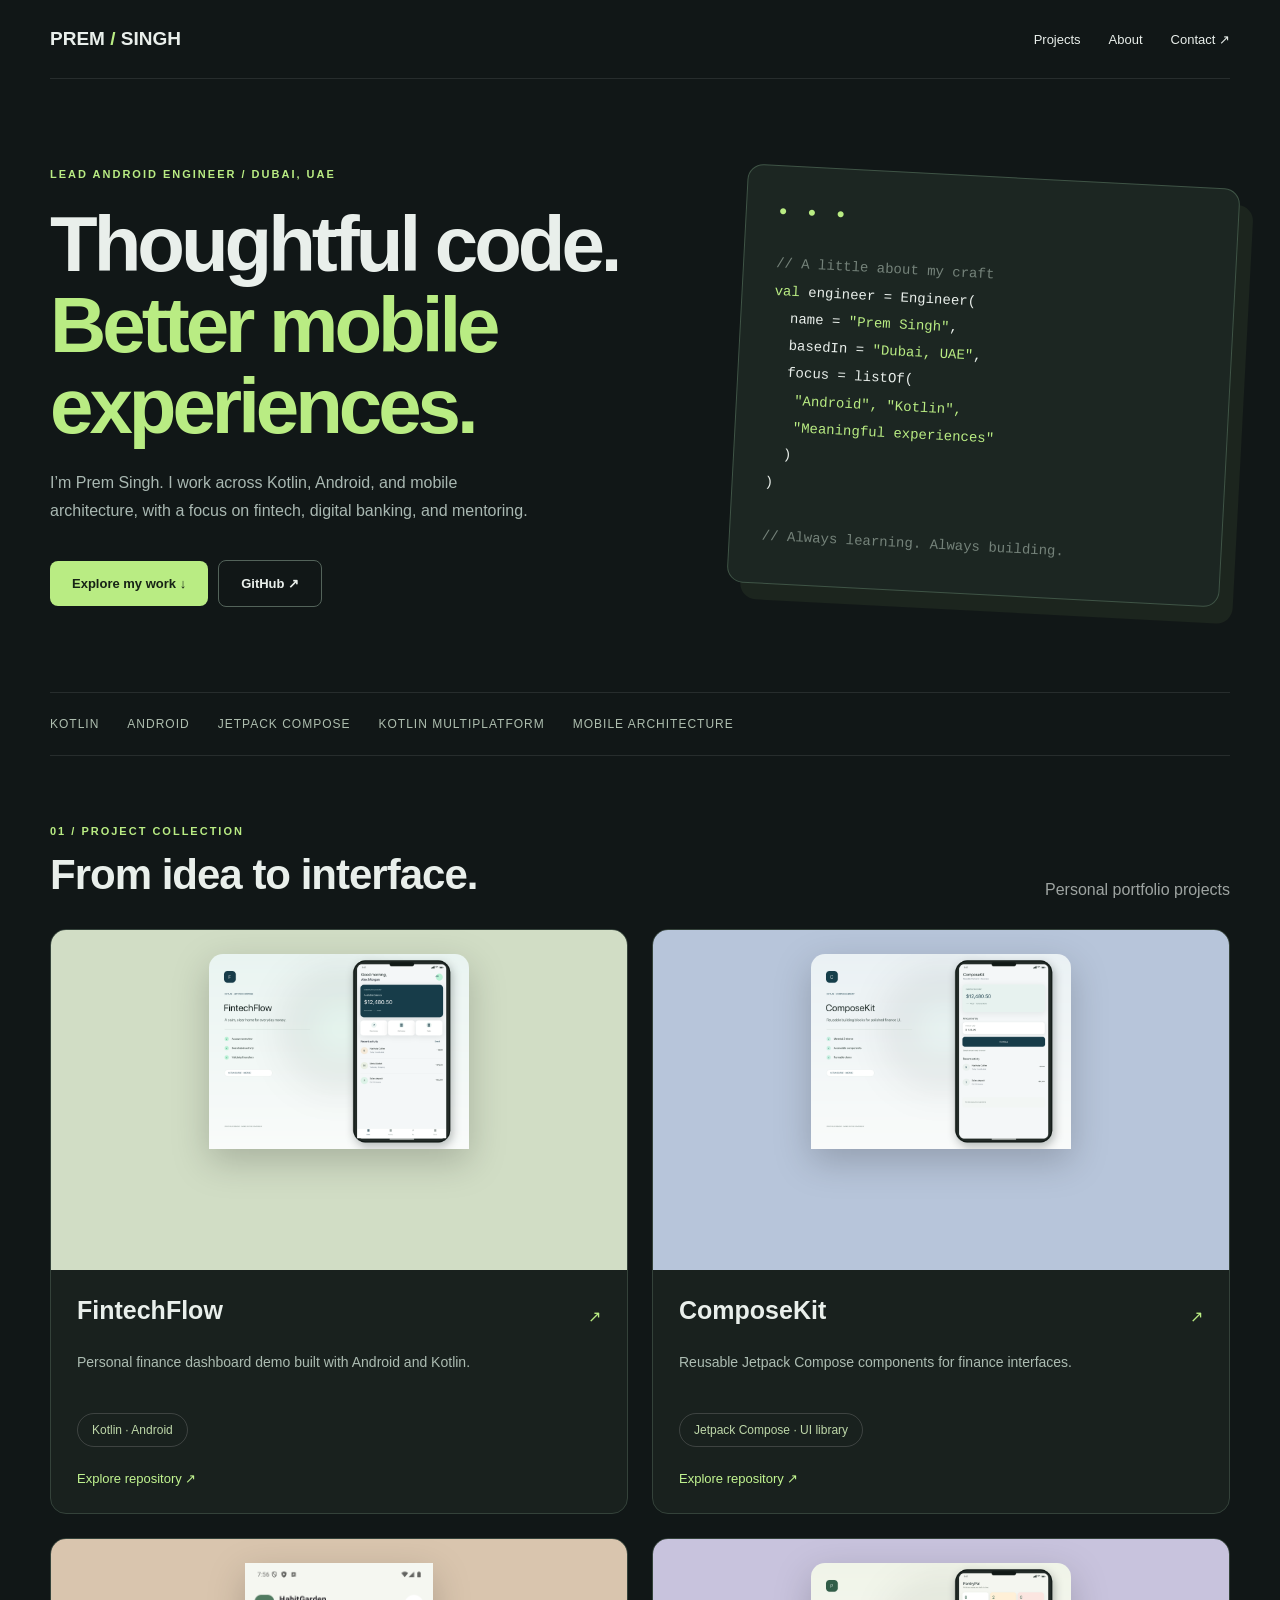
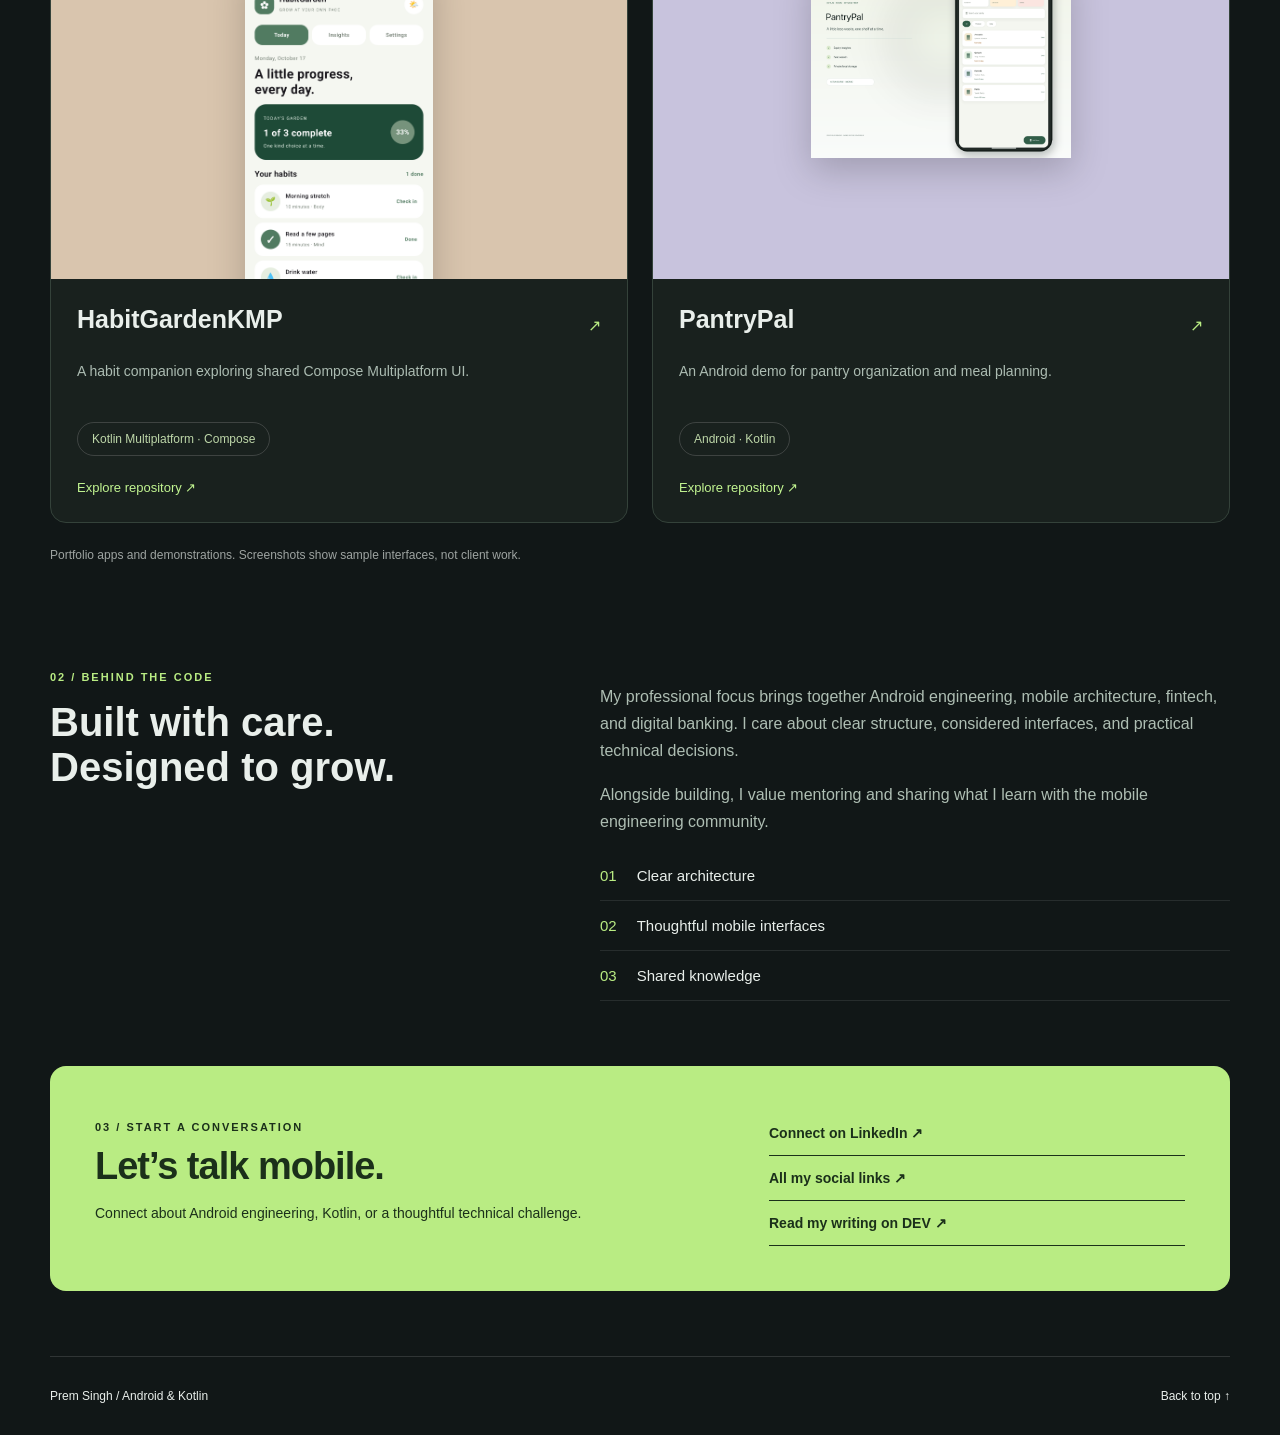
==== portfolio.html @ f89c2c3a "Publish social profile and Android portfolio" ====
<!doctype html><html lang="en"><head><meta charset="utf-8"><meta name="viewport" content="width=device-width, initial-scale=1"><meta name="description" content="Android and Kotlin portfolio of Prem Singh, Lead Android Engineer based in Dubai, UAE."><meta name="theme-color" content="#172e2b"><title>Prem Singh — Android & Kotlin Portfolio</title><style>*{box-sizing:border-box}html{scroll-behavior:smooth}body{margin:0;font-family:Arial,Helvetica,sans-serif}a{color:inherit;text-decoration:none}button{font:inherit}a:focus-visible,button:focus-visible{outline:3px solid #dd7848;outline-offset:6px}nav{display:flex;align-items:center;justify-content:space-between;padding:28px 0}nav .menu{display:flex;gap:28px;font-size:13px}main,nav,footer{max-width:1180px;margin:auto}p{line-height:1.7}footer{padding:32px 0;font-size:12px;display:flex;justify-content:space-between;border-top:1px solid #8884}.eyebrow{text-transform:uppercase;letter-spacing:2px;font-size:11px;font-weight:700}.pill{display:inline-block;border:1px solid #8885;padding:9px 14px;border-radius:99px;font-size:12px}.button{display:inline-block;padding:15px 22px;border-radius:8px;font-weight:700;font-size:13px}.muted{opacity:.65}@media(max-width:800px){main,nav,footer{margin:0 22px}nav .menu{gap:15px}h1{font-size:58px!important}.hero,.about,.contact{grid-template-columns:1fr!important;gap:32px!important}.cards{grid-template-columns:1fr!important}.hero{padding:50px 0!important}.orb{width:250px!important;height:250px!important}.hero-art{min-height:310px!important}.gridlinks{grid-template-columns:1fr!important}.project img{height:340px!important}footer{gap:20px}}@media(prefers-reduced-motion:reduce){html{scroll-behavior:auto}*{animation:none!important;transition:none!important}}body{background:#111717;color:#e9efeb}nav{border-bottom:1px solid #ffffff18}.logo{font-size:19px;font-weight:800}.logo span{color:#b9ec83}.hero{display:grid;grid-template-columns:1.3fr 1fr;align-items:center;gap:45px;padding:85px 0}.hero h1{font-size:78px;letter-spacing:-4px;line-height:1.04;margin:22px 0}.accent{color:#b9ec83}.hero p{color:#a9b8b2;max-width:480px;font-size:16px}.button{background:#b9ec83;color:#172316;margin:20px 10px 0 0}.outline{border:1px solid #53635a;background:transparent;color:#e9efeb}.code{padding:32px;border:1px solid #3f5446;border-radius:16px;background:#1c2622;transform:rotate(3deg);box-shadow:14px 16px 0 #b9ec8310;font-family:monospace;font-size:14px;line-height:1.95}.dots{color:#b9ec83;letter-spacing:6px;margin-bottom:25px}.code .muted{color:#a4b4a9}.skillbar{display:flex;gap:28px;flex-wrap:wrap;border-top:1px solid #ffffff18;border-bottom:1px solid #ffffff18;padding:24px 0;color:#aebeaf;font-size:12px;letter-spacing:1px}.work{padding:65px 0}.sectionhead{display:flex;justify-content:space-between;align-items:end;margin-bottom:30px}.sectionhead h2{font-size:42px;letter-spacing:-1px;margin:12px 0 0}.cards{display:grid;grid-template-columns:1fr 1fr;gap:24px}.project{border:1px solid #34423a;border-radius:16px;overflow:hidden;background:#19211e}.visual{height:340px;overflow:hidden;background:#d1ddc5;display:flex;justify-content:center;padding:24px 20px 0}.project:nth-child(2) .visual{background:#b7c5da}.project:nth-child(3) .visual{background:#d9c5ae}.project:nth-child(4) .visual{background:#c8c3dd}.project img{height:420px;max-width:100%;object-fit:contain;object-position:top;filter:drop-shadow(0 12px 18px #0003);border-radius:14px}.project-info{padding:26px}.project h3{font-size:25px;margin:0 0 12px}.project p{font-size:14px;color:#acbcb2;min-height:48px}.project .pill{color:#bed7a9}.project-top{display:flex;justify-content:space-between;align-items:center}.repo{display:inline-block;margin-top:24px;font-size:13px;color:#c2f591}.about{padding:25px 0 65px;display:grid;grid-template-columns:1fr 1.4fr;gap:100px}.about h2{font-size:40px;margin-top:15px}.about p{color:#aebeb3}.principle{padding:16px 0;border-bottom:1px solid #ffffff18;font-size:15px}.principle span{color:#b9ec83;margin-right:20px}.contact{padding:45px;background:#b9ec83;color:#1b301a;border-radius:16px;margin-bottom:65px;display:grid;grid-template-columns:1.5fr 1fr;align-items:center;gap:50px}.contact h2{font-size:38px;letter-spacing:-1px;margin:10px 0}.contact p{font-size:14px}.contact a{border-bottom:1px solid #1b301a;padding:14px 0;display:block;font-weight:700;font-size:14px}</style><link rel="canonical" href="https://premsinghsodha7.github.io/portfolio.html"><meta property="og:url" content="https://premsinghsodha7.github.io/portfolio.html"><meta property="og:type" content="website"></head><body><nav><a class="logo" href="#">PREM<span> / </span>SINGH</a><div class="menu"><a href="#work">Projects</a><a href="#about">About</a><a href="#contact">Contact ↗</a></div></nav><main><section class="hero"><div><span class="eyebrow accent">Lead Android Engineer / Dubai, UAE</span><h1>Thoughtful code.<br><span class="accent">Better mobile<br>experiences.</span></h1><p>I’m Prem Singh. I work across Kotlin, Android, and mobile architecture, with a focus on fintech, digital banking, and mentoring.</p><a class="button" href="#work">Explore my work ↓</a><a class="button outline" href="https://github.com/premsinghsodha7">GitHub ↗</a></div><div class="code" aria-label="Illustrative Kotlin code"><div class="dots">● ● ●</div><span class="muted">// A little about my craft</span><br><span class="accent">val</span> engineer = Engineer(<br>&nbsp; name = <span class="accent">"Prem Singh"</span>,<br>&nbsp; basedIn = <span class="accent">"Dubai, UAE"</span>,<br>&nbsp; focus = listOf(<br>&nbsp;&nbsp; <span class="accent">"Android", "Kotlin",</span><br>&nbsp;&nbsp; <span class="accent">"Meaningful experiences"</span><br>&nbsp; )<br>)<br><br><span class="muted">// Always learning. Always building.</span></div></section><div class="skillbar"><span>KOTLIN</span><span>ANDROID</span><span>JETPACK COMPOSE</span><span>KOTLIN MULTIPLATFORM</span><span>MOBILE ARCHITECTURE</span></div><section class="work" id="work"><div class="sectionhead"><div><span class="eyebrow accent">01 / Project collection</span><h2>From idea to interface.</h2></div><span class="muted">Personal portfolio projects</span></div><div class="cards"><article class="project"><div class="visual"><img src="FintechFlow.png" alt="FintechFlow app interface" loading="lazy" width="260" height="560"></div><div class="project-info"><div class="project-top"><h3>FintechFlow</h3><span class="accent">↗</span></div><p>Personal finance dashboard demo built with Android and Kotlin.</p><span class="pill">Kotlin · Android</span><br><a class="repo" href="https://github.com/premsinghsodha7/FintechFlow" target="_blank" rel="noopener noreferrer">Explore repository ↗</a></div></article><article class="project"><div class="visual"><img src="ComposeKit.png" alt="ComposeKit app interface" loading="lazy" width="260" height="560"></div><div class="project-info"><div class="project-top"><h3>ComposeKit</h3><span class="accent">↗</span></div><p>Reusable Jetpack Compose components for finance interfaces.</p><span class="pill">Jetpack Compose · UI library</span><br><a class="repo" href="https://github.com/premsinghsodha7/ComposeKit" target="_blank" rel="noopener noreferrer">Explore repository ↗</a></div></article><article class="project"><div class="visual"><img src="HabitGardenKMP.png" alt="HabitGardenKMP app interface" loading="lazy" width="260" height="560"></div><div class="project-info"><div class="project-top"><h3>HabitGardenKMP</h3><span class="accent">↗</span></div><p>A habit companion exploring shared Compose Multiplatform UI.</p><span class="pill">Kotlin Multiplatform · Compose</span><br><a class="repo" href="https://github.com/premsinghsodha7/HabitGardenKMP" target="_blank" rel="noopener noreferrer">Explore repository ↗</a></div></article><article class="project"><div class="visual"><img src="PantryPal.png" alt="PantryPal app interface" loading="lazy" width="260" height="560"></div><div class="project-info"><div class="project-top"><h3>PantryPal</h3><span class="accent">↗</span></div><p>An Android demo for pantry organization and meal planning.</p><span class="pill">Android · Kotlin</span><br><a class="repo" href="https://github.com/premsinghsodha7/PantryPal" target="_blank" rel="noopener noreferrer">Explore repository ↗</a></div></article></div><p class="muted" style="font-size:12px;margin-top:22px">Portfolio apps and demonstrations. Screenshots show sample interfaces, not client work.</p></section><section class="about" id="about"><div><span class="eyebrow accent">02 / Behind the code</span><h2>Built with care.<br>Designed to grow.</h2></div><div><p>My professional focus brings together Android engineering, mobile architecture, fintech, and digital banking. I care about clear structure, considered interfaces, and practical technical decisions.</p><p>Alongside building, I value mentoring and sharing what I learn with the mobile engineering community.</p><div class="principle"><span>01</span>Clear architecture</div><div class="principle"><span>02</span>Thoughtful mobile interfaces</div><div class="principle"><span>03</span>Shared knowledge</div></div></section><section class="contact" id="contact"><div><span class="eyebrow">03 / Start a conversation</span><h2>Let’s talk mobile.</h2><p>Connect about Android engineering, Kotlin, or a thoughtful technical challenge.</p></div><div><a href="https://www.linkedin.com/in/premsinghsodha7/">Connect on LinkedIn ↗</a><a href="index.html">All my social links ↗</a><a href="https://dev.to/prem_singh_1997">Read my writing on DEV ↗</a></div></section></main><footer><span>Prem Singh / Android & Kotlin</span><a href="#">Back to top ↑</a></footer></body></html>
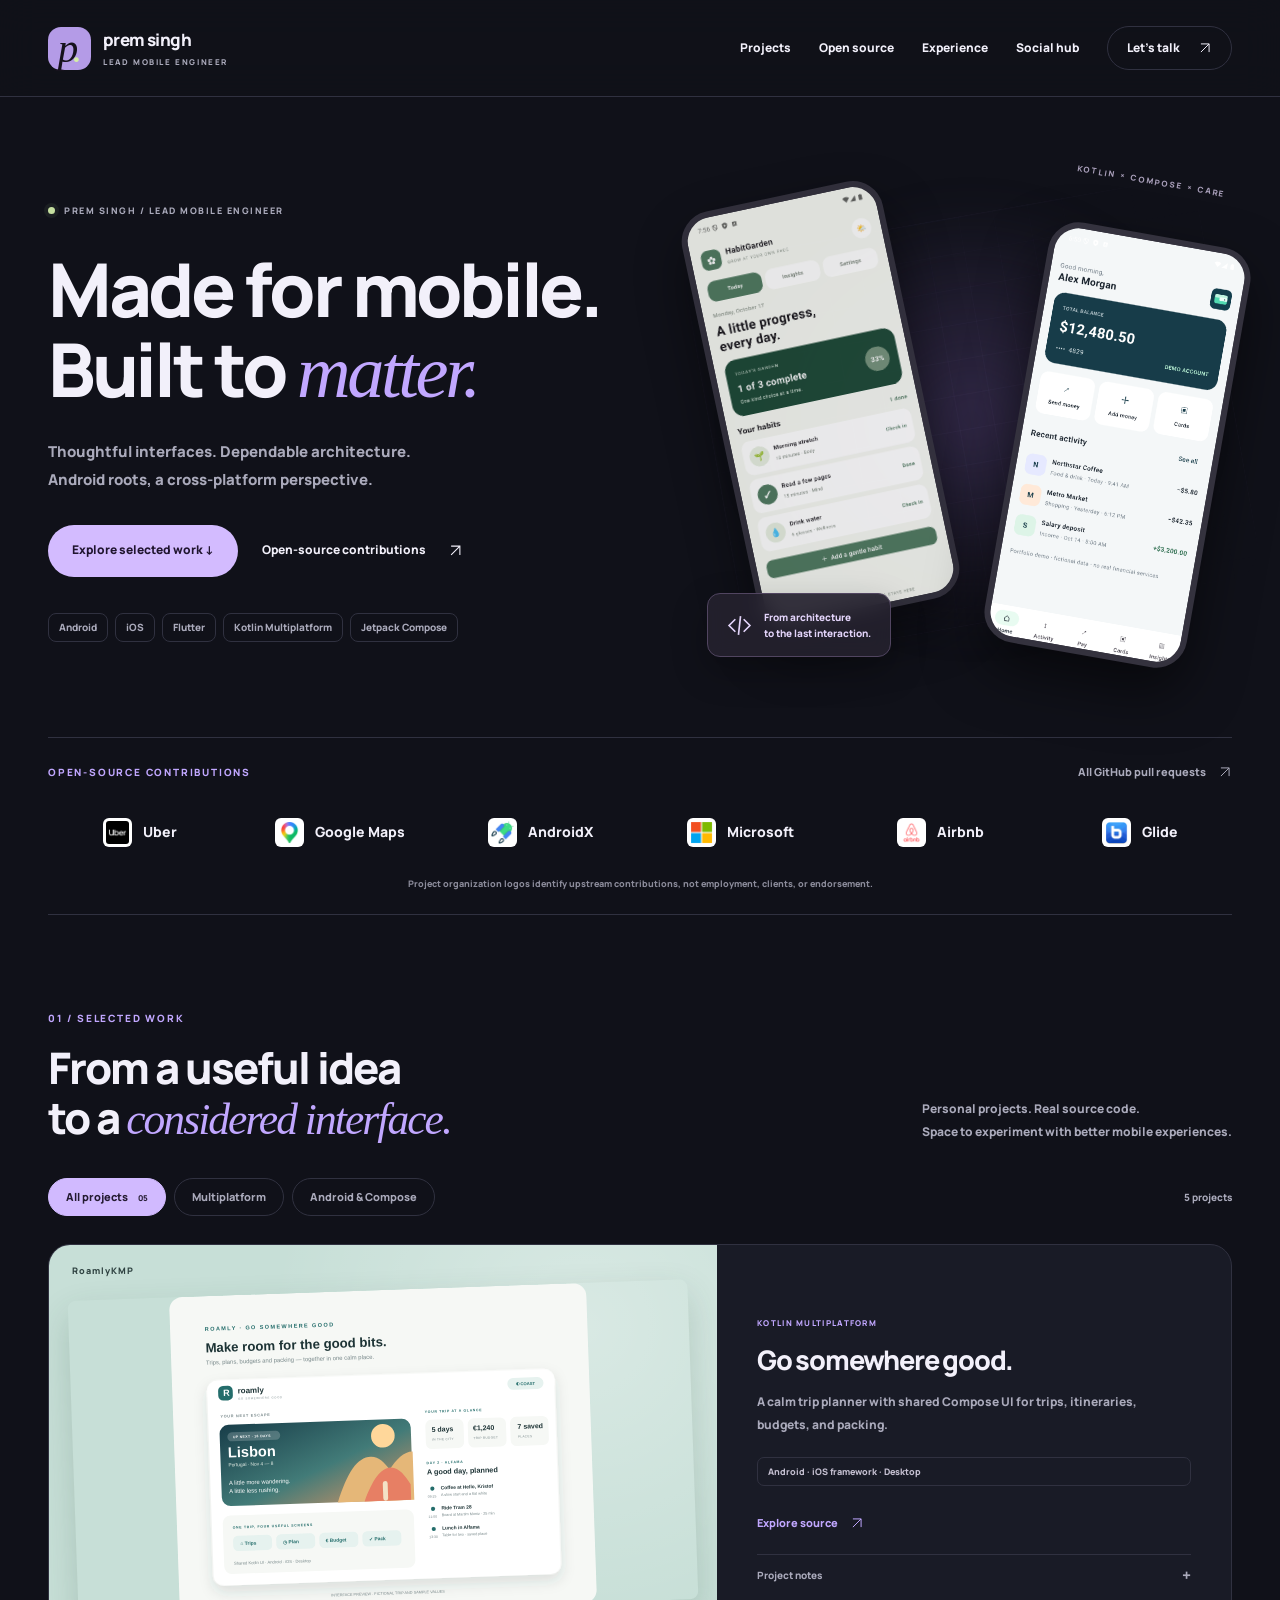
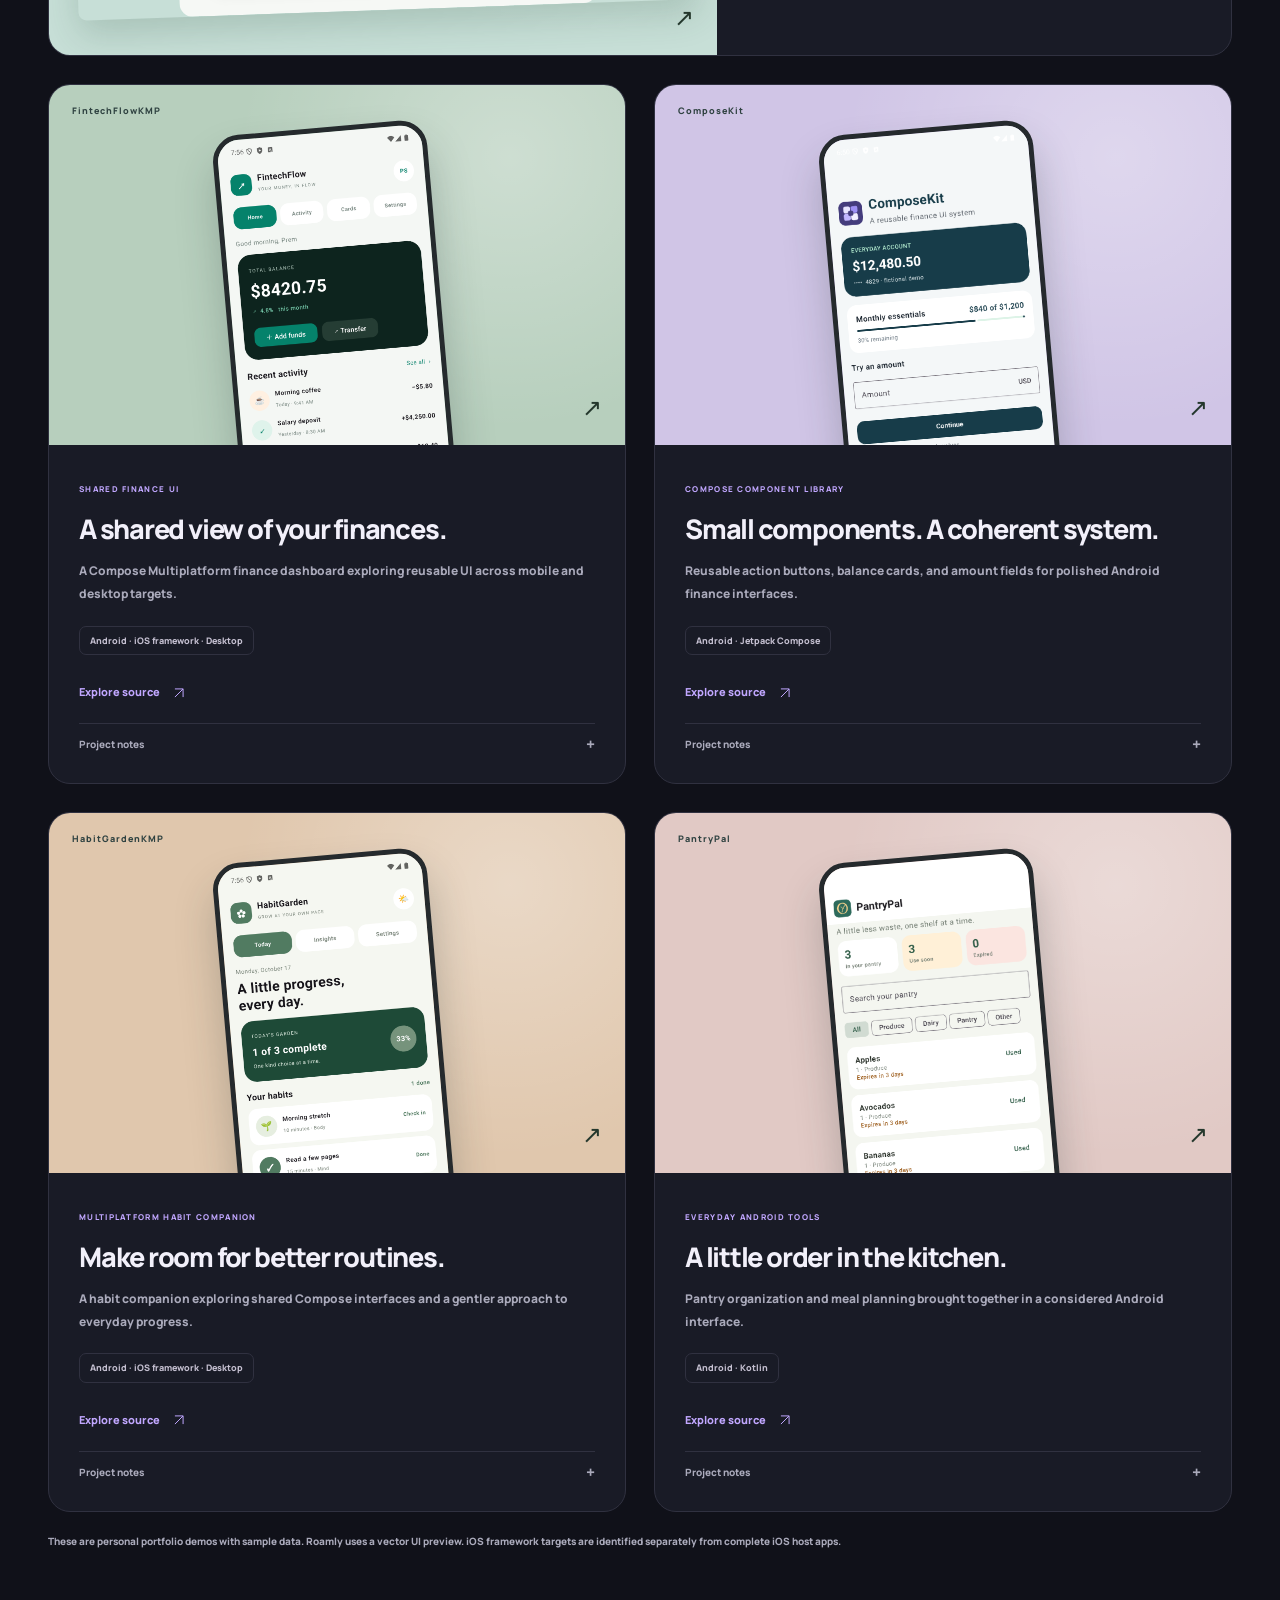
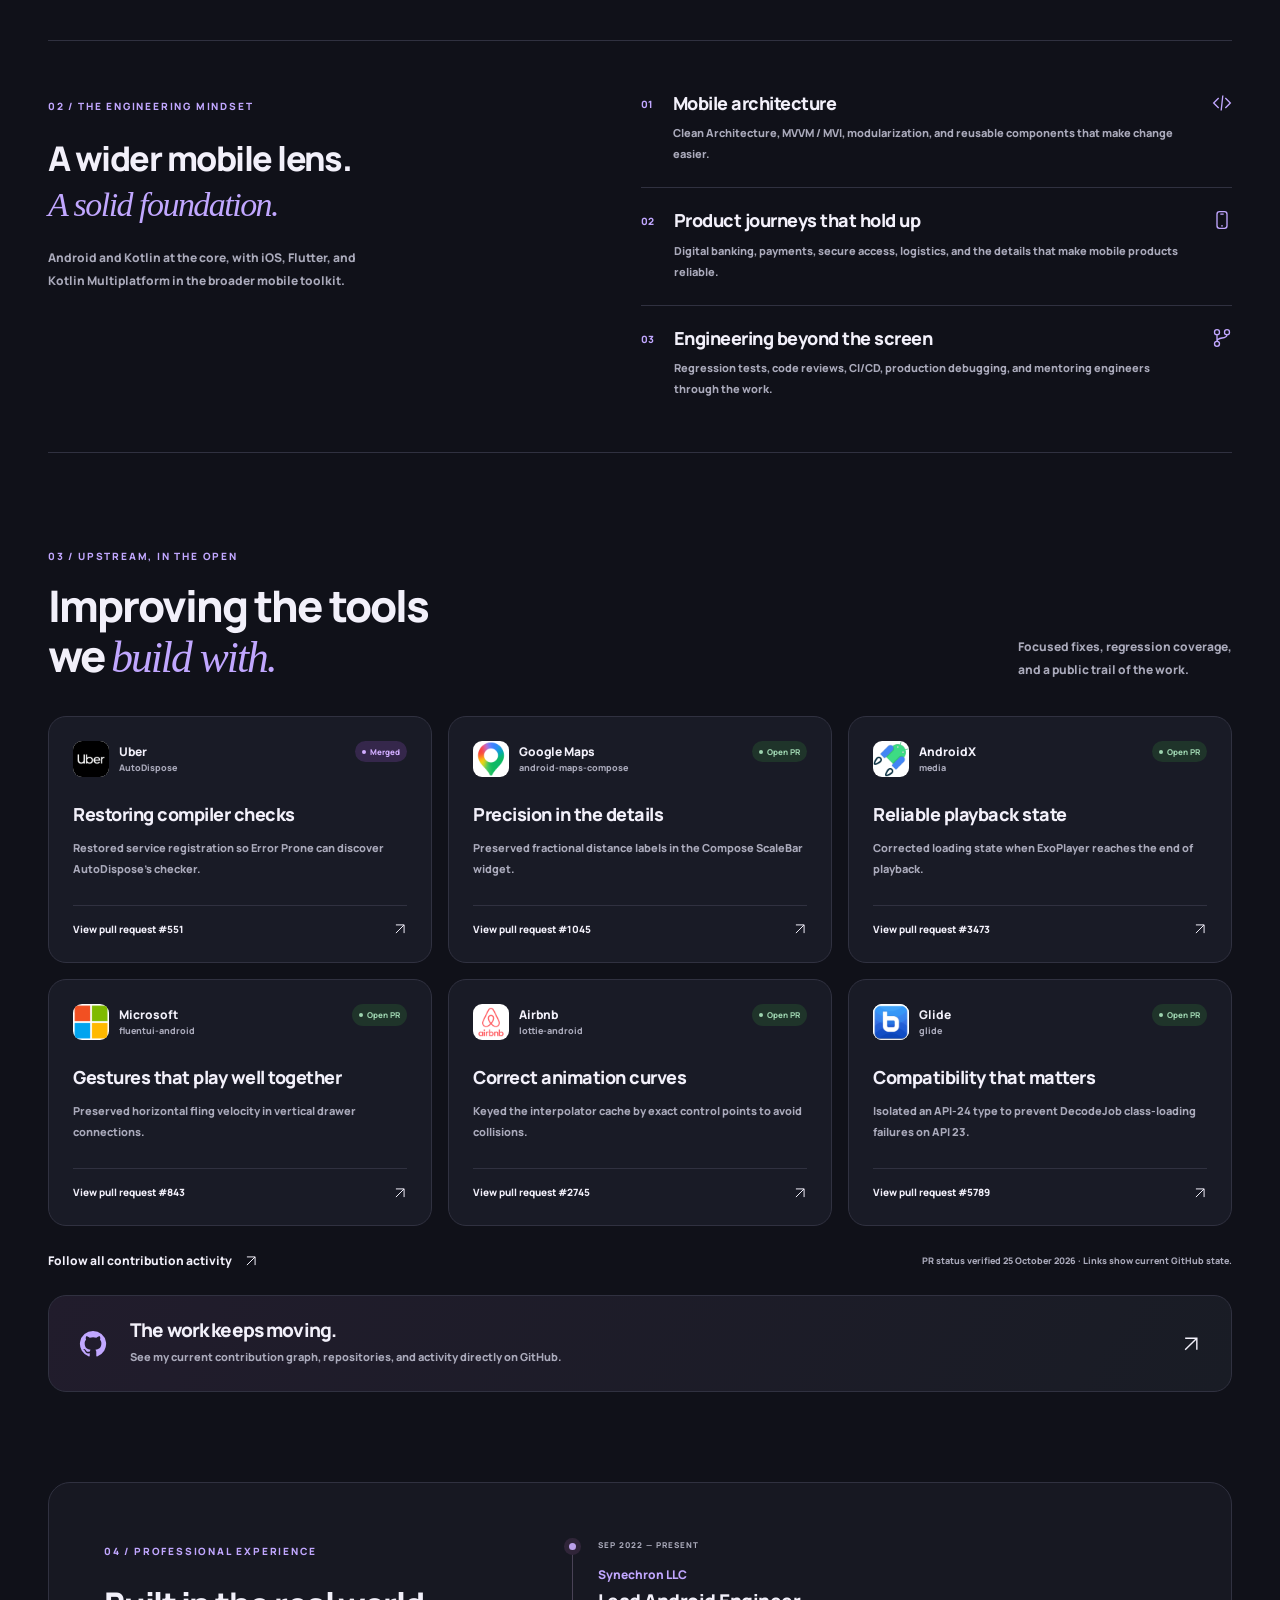
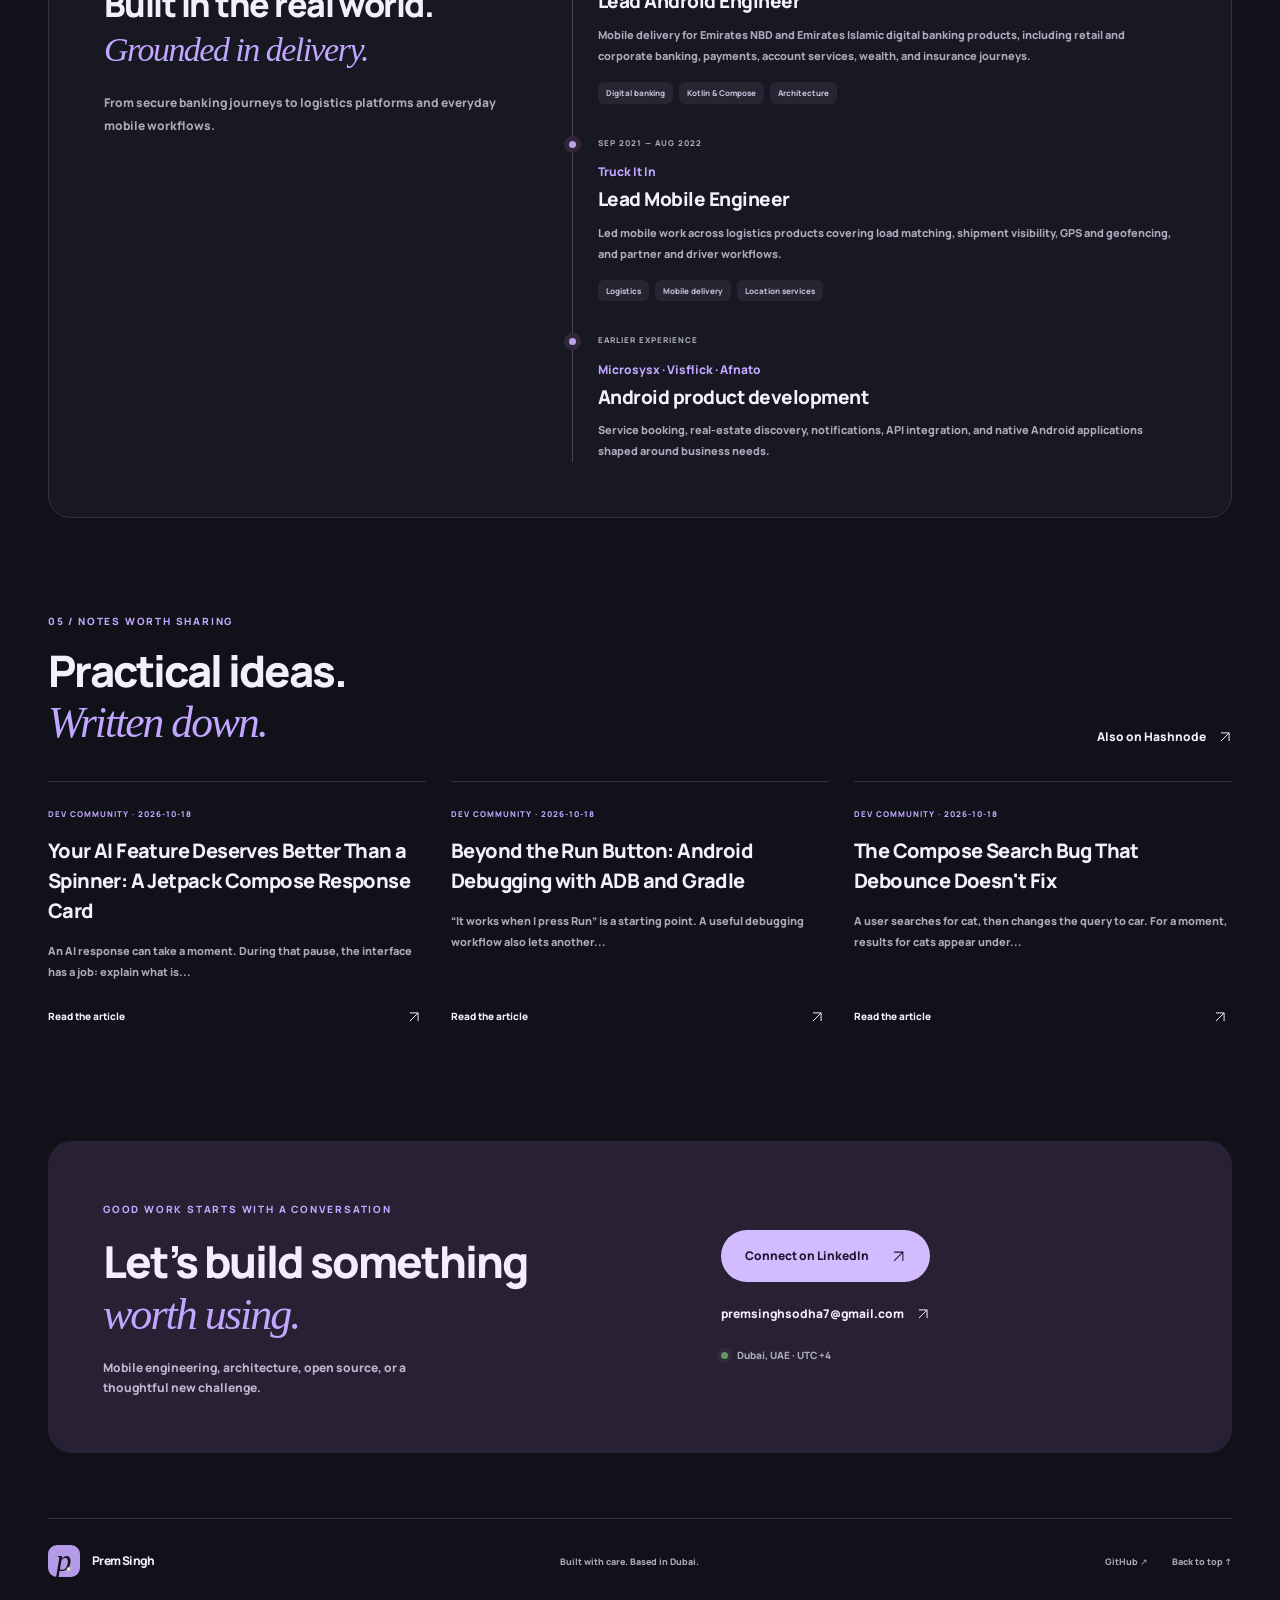
==== commit b571c6ab: "Redesign mobile profile and portfolio with verified open-source work" ====
--- a/portfolio.html
+++ b/portfolio.html
@@ -1 +1,7 @@
-<!doctype html><html lang="en"><head><meta charset="utf-8"><meta name="viewport" content="width=device-width, initial-scale=1"><meta name="description" content="Android and Kotlin portfolio of Prem Singh, Lead Android Engineer based in Dubai, UAE."><meta name="theme-color" content="#172e2b"><title>Prem Singh — Android & Kotlin Portfolio</title><style>*{box-sizing:border-box}html{scroll-behavior:smooth}body{margin:0;font-family:Arial,Helvetica,sans-serif}a{color:inherit;text-decoration:none}button{font:inherit}a:focus-visible,button:focus-visible{outline:3px solid #dd7848;outline-offset:6px}nav{display:flex;align-items:center;justify-content:space-between;padding:28px 0}nav .menu{display:flex;gap:28px;font-size:13px}main,nav,footer{max-width:1180px;margin:auto}p{line-height:1.7}footer{padding:32px 0;font-size:12px;display:flex;justify-content:space-between;border-top:1px solid #8884}.eyebrow{text-transform:uppercase;letter-spacing:2px;font-size:11px;font-weight:700}.pill{display:inline-block;border:1px solid #8885;padding:9px 14px;border-radius:99px;font-size:12px}.button{display:inline-block;padding:15px 22px;border-radius:8px;font-weight:700;font-size:13px}.muted{opacity:.65}@media(max-width:800px){main,nav,footer{margin:0 22px}nav .menu{gap:15px}h1{font-size:58px!important}.hero,.about,.contact{grid-template-columns:1fr!important;gap:32px!important}.cards{grid-template-columns:1fr!important}.hero{padding:50px 0!important}.orb{width:250px!important;height:250px!important}.hero-art{min-height:310px!important}.gridlinks{grid-template-columns:1fr!important}.project img{height:340px!important}footer{gap:20px}}@media(prefers-reduced-motion:reduce){html{scroll-behavior:auto}*{animation:none!important;transition:none!important}}body{background:#111717;color:#e9efeb}nav{border-bottom:1px solid #ffffff18}.logo{font-size:19px;font-weight:800}.logo span{color:#b9ec83}.hero{display:grid;grid-template-columns:1.3fr 1fr;align-items:center;gap:45px;padding:85px 0}.hero h1{font-size:78px;letter-spacing:-4px;line-height:1.04;margin:22px 0}.accent{color:#b9ec83}.hero p{color:#a9b8b2;max-width:480px;font-size:16px}.button{background:#b9ec83;color:#172316;margin:20px 10px 0 0}.outline{border:1px solid #53635a;background:transparent;color:#e9efeb}.code{padding:32px;border:1px solid #3f5446;border-radius:16px;background:#1c2622;transform:rotate(3deg);box-shadow:14px 16px 0 #b9ec8310;font-family:monospace;font-size:14px;line-height:1.95}.dots{color:#b9ec83;letter-spacing:6px;margin-bottom:25px}.code .muted{color:#a4b4a9}.skillbar{display:flex;gap:28px;flex-wrap:wrap;border-top:1px solid #ffffff18;border-bottom:1px solid #ffffff18;padding:24px 0;color:#aebeaf;font-size:12px;letter-spacing:1px}.work{padding:65px 0}.sectionhead{display:flex;justify-content:space-between;align-items:end;margin-bottom:30px}.sectionhead h2{font-size:42px;letter-spacing:-1px;margin:12px 0 0}.cards{display:grid;grid-template-columns:1fr 1fr;gap:24px}.project{border:1px solid #34423a;border-radius:16px;overflow:hidden;background:#19211e}.visual{height:340px;overflow:hidden;background:#d1ddc5;display:flex;justify-content:center;padding:24px 20px 0}.project:nth-child(2) .visual{background:#b7c5da}.project:nth-child(3) .visual{background:#d9c5ae}.project:nth-child(4) .visual{background:#c8c3dd}.project img{height:420px;max-width:100%;object-fit:contain;object-position:top;filter:drop-shadow(0 12px 18px #0003);border-radius:14px}.project-info{padding:26px}.project h3{font-size:25px;margin:0 0 12px}.project p{font-size:14px;color:#acbcb2;min-height:48px}.project .pill{color:#bed7a9}.project-top{display:flex;justify-content:space-between;align-items:center}.repo{display:inline-block;margin-top:24px;font-size:13px;color:#c2f591}.about{padding:25px 0 65px;display:grid;grid-template-columns:1fr 1.4fr;gap:100px}.about h2{font-size:40px;margin-top:15px}.about p{color:#aebeb3}.principle{padding:16px 0;border-bottom:1px solid #ffffff18;font-size:15px}.principle span{color:#b9ec83;margin-right:20px}.contact{padding:45px;background:#b9ec83;color:#1b301a;border-radius:16px;margin-bottom:65px;display:grid;grid-template-columns:1.5fr 1fr;align-items:center;gap:50px}.contact h2{font-size:38px;letter-spacing:-1px;margin:10px 0}.contact p{font-size:14px}.contact a{border-bottom:1px solid #1b301a;padding:14px 0;display:block;font-weight:700;font-size:14px}</style><link rel="canonical" href="https://premsinghsodha7.github.io/portfolio.html"><meta property="og:url" content="https://premsinghsodha7.github.io/portfolio.html"><meta property="og:type" content="website"></head><body><nav><a class="logo" href="#">PREM<span> / </span>SINGH</a><div class="menu"><a href="#work">Projects</a><a href="#about">About</a><a href="#contact">Contact ↗</a></div></nav><main><section class="hero"><div><span class="eyebrow accent">Lead Android Engineer / Dubai, UAE</span><h1>Thoughtful code.<br><span class="accent">Better mobile<br>experiences.</span></h1><p>I’m Prem Singh. I work across Kotlin, Android, and mobile architecture, with a focus on fintech, digital banking, and mentoring.</p><a class="button" href="#work">Explore my work ↓</a><a class="button outline" href="https://github.com/premsinghsodha7">GitHub ↗</a></div><div class="code" aria-label="Illustrative Kotlin code"><div class="dots">● ● ●</div><span class="muted">// A little about my craft</span><br><span class="accent">val</span> engineer = Engineer(<br>&nbsp; name = <span class="accent">"Prem Singh"</span>,<br>&nbsp; basedIn = <span class="accent">"Dubai, UAE"</span>,<br>&nbsp; focus = listOf(<br>&nbsp;&nbsp; <span class="accent">"Android", "Kotlin",</span><br>&nbsp;&nbsp; <span class="accent">"Meaningful experiences"</span><br>&nbsp; )<br>)<br><br><span class="muted">// Always learning. Always building.</span></div></section><div class="skillbar"><span>KOTLIN</span><span>ANDROID</span><span>JETPACK COMPOSE</span><span>KOTLIN MULTIPLATFORM</span><span>MOBILE ARCHITECTURE</span></div><section class="work" id="work"><div class="sectionhead"><div><span class="eyebrow accent">01 / Project collection</span><h2>From idea to interface.</h2></div><span class="muted">Personal portfolio projects</span></div><div class="cards"><article class="project"><div class="visual"><img src="FintechFlow.png" alt="FintechFlow app interface" loading="lazy" width="260" height="560"></div><div class="project-info"><div class="project-top"><h3>FintechFlow</h3><span class="accent">↗</span></div><p>Personal finance dashboard demo built with Android and Kotlin.</p><span class="pill">Kotlin · Android</span><br><a class="repo" href="https://github.com/premsinghsodha7/FintechFlow" target="_blank" rel="noopener noreferrer">Explore repository ↗</a></div></article><article class="project"><div class="visual"><img src="ComposeKit.png" alt="ComposeKit app interface" loading="lazy" width="260" height="560"></div><div class="project-info"><div class="project-top"><h3>ComposeKit</h3><span class="accent">↗</span></div><p>Reusable Jetpack Compose components for finance interfaces.</p><span class="pill">Jetpack Compose · UI library</span><br><a class="repo" href="https://github.com/premsinghsodha7/ComposeKit" target="_blank" rel="noopener noreferrer">Explore repository ↗</a></div></article><article class="project"><div class="visual"><img src="HabitGardenKMP.png" alt="HabitGardenKMP app interface" loading="lazy" width="260" height="560"></div><div class="project-info"><div class="project-top"><h3>HabitGardenKMP</h3><span class="accent">↗</span></div><p>A habit companion exploring shared Compose Multiplatform UI.</p><span class="pill">Kotlin Multiplatform · Compose</span><br><a class="repo" href="https://github.com/premsinghsodha7/HabitGardenKMP" target="_blank" rel="noopener noreferrer">Explore repository ↗</a></div></article><article class="project"><div class="visual"><img src="PantryPal.png" alt="PantryPal app interface" loading="lazy" width="260" height="560"></div><div class="project-info"><div class="project-top"><h3>PantryPal</h3><span class="accent">↗</span></div><p>An Android demo for pantry organization and meal planning.</p><span class="pill">Android · Kotlin</span><br><a class="repo" href="https://github.com/premsinghsodha7/PantryPal" target="_blank" rel="noopener noreferrer">Explore repository ↗</a></div></article></div><p class="muted" style="font-size:12px;margin-top:22px">Portfolio apps and demonstrations. Screenshots show sample interfaces, not client work.</p></section><section class="about" id="about"><div><span class="eyebrow accent">02 / Behind the code</span><h2>Built with care.<br>Designed to grow.</h2></div><div><p>My professional focus brings together Android engineering, mobile architecture, fintech, and digital banking. I care about clear structure, considered interfaces, and practical technical decisions.</p><p>Alongside building, I value mentoring and sharing what I learn with the mobile engineering community.</p><div class="principle"><span>01</span>Clear architecture</div><div class="principle"><span>02</span>Thoughtful mobile interfaces</div><div class="principle"><span>03</span>Shared knowledge</div></div></section><section class="contact" id="contact"><div><span class="eyebrow">03 / Start a conversation</span><h2>Let’s talk mobile.</h2><p>Connect about Android engineering, Kotlin, or a thoughtful technical challenge.</p></div><div><a href="https://www.linkedin.com/in/premsinghsodha7/">Connect on LinkedIn ↗</a><a href="index.html">All my social links ↗</a><a href="https://dev.to/prem_singh_1997">Read my writing on DEV ↗</a></div></section></main><footer><span>Prem Singh / Android & Kotlin</span><a href="#">Back to top ↑</a></footer></body></html>+<!doctype html><html lang="en"><head><meta charset="utf-8"><meta name="viewport" content="width=device-width,initial-scale=1"><meta name="description" content="Lead Mobile Engineer in Dubai. Android, iOS, Flutter and Kotlin Multiplatform. Explore mobile projects, banking experience and verified open-source contributions."><meta name="theme-color" content="#101119"><title>Prem Singh — Mobile Engineering Portfolio</title><link rel="canonical" href="https://premsinghsodha7.github.io/portfolio.html"><meta property="og:title" content="Prem Singh — Mobile Engineering Portfolio"><meta property="og:description" content="Lead Mobile Engineer in Dubai. Android, iOS, Flutter and Kotlin Multiplatform. Explore mobile projects, banking experience and verified open-source contributions."><meta property="og:url" content="https://premsinghsodha7.github.io/portfolio.html"><meta property="og:type" content="website"><meta property="og:image" content="https://premsinghsodha7.github.io/assets/favicon.svg"><link rel="icon" href="assets/favicon.svg" type="image/svg+xml"><link rel="preload" href="assets/manrope.woff2" as="font" type="font/woff2" crossorigin><link rel="stylesheet" href="styles.css"><script src="site.js" defer></script></head><body class="dark" id="top"><a class="skip" href="#main">Skip to content</a><header><nav class="wrap"><a class="brand" href="index.html" aria-label="Prem Singh home"><span class="brand-mark">p<span>.</span></span><span>prem singh<span class="brand-sub">LEAD MOBILE ENGINEER</span></span></a><button class="menu-toggle" aria-expanded="false" aria-controls="nav-links">Menu <span>☰</span></button><div id="nav-links" class="nav-links"><a href="#projects">Projects</a><a href="#open-source">Open source</a><a href="#experience">Experience</a><a href="index.html">Social hub</a><a class="nav-cta" href="https://www.linkedin.com/in/premsinghsodha7/" target="_blank" rel="noopener noreferrer">Let’s talk <svg viewBox="0 0 24 24" fill="none" stroke="currentColor" stroke-width="1.7" aria-hidden="true"><path d="M5 19 19 5M5 5h14v14"/></svg></a></div></nav></header><main id="main"><section class="portfolio-hero wrap"><div><span class="availability"><i></i> PREM SINGH / LEAD MOBILE ENGINEER</span><h1>Made for mobile.<br>Built to <em>matter.</em></h1><p class="hero-description">Thoughtful interfaces. Dependable architecture.<br>Android roots, a cross-platform perspective.</p><div class="hero-actions"><a class="button primary" href="#projects">Explore selected work ↓</a><a class="button quiet" href="#open-source">Open-source contributions <svg viewBox="0 0 24 24" fill="none" stroke="currentColor" stroke-width="1.7" aria-hidden="true"><path d="M5 19 19 5M5 5h14v14"/></svg></a></div><div class="platforms"><span>Android</span><span>iOS</span><span>Flutter</span><span>Kotlin Multiplatform</span><span>Jetpack Compose</span></div></div><div class="device-stage"><div class="stage-glow"></div><div class="device-grid"></div><div class="phone phone-back"><img src="assets/HabitGardenKMP.png" alt="HabitGardenKMP app screen" width="240" height="500"></div><div class="phone phone-front"><img src="assets/FintechFlow-screen.png" alt="FintechFlow app screen" width="240" height="500" fetchpriority="high"></div><span class="device-caption">KOTLIN × COMPOSE × CARE</span><div class="code-badge"><svg viewBox="0 0 24 24" fill="none" stroke="currentColor" stroke-width="1.6" aria-hidden="true"><path d="m8 6-6 6 6 6m8-12 6 6-6 6m-3-15-2 18"/></svg><span>From architecture<br>to the last interaction.</span></div></div></section>
+<section class="ecosystems wrap"><div class="mini-heading"><span class="eyebrow">OPEN-SOURCE CONTRIBUTIONS</span><a class="text-link" href="https://github.com/pulls?q=is%3Apr+author%3Apremsinghsodha7" target="_blank" rel="noopener noreferrer">All GitHub pull requests<svg viewBox="0 0 24 24" fill="none" stroke="currentColor" stroke-width="1.7" aria-hidden="true"><path d="M5 19 19 5M5 5h14v14"/></svg></a></div><div class="org-strip"><a class="org" href="https://github.com/uber/AutoDispose/pull/551" target="_blank" rel="noopener noreferrer"><img src="assets/uber.png" alt="" width="32" height="32"><span>Uber</span><svg viewBox="0 0 24 24" fill="none" stroke="currentColor" stroke-width="1.7" aria-hidden="true"><path d="M5 19 19 5M5 5h14v14"/></svg></a><a class="org" href="https://github.com/googlemaps/android-maps-compose/pull/1045" target="_blank" rel="noopener noreferrer"><img src="assets/googlemaps.png" alt="" width="32" height="32"><span>Google Maps</span><svg viewBox="0 0 24 24" fill="none" stroke="currentColor" stroke-width="1.7" aria-hidden="true"><path d="M5 19 19 5M5 5h14v14"/></svg></a><a class="org" href="https://github.com/androidx/media/pull/3473" target="_blank" rel="noopener noreferrer"><img src="assets/androidx.png" alt="" width="32" height="32"><span>AndroidX</span><svg viewBox="0 0 24 24" fill="none" stroke="currentColor" stroke-width="1.7" aria-hidden="true"><path d="M5 19 19 5M5 5h14v14"/></svg></a><a class="org" href="https://github.com/microsoft/fluentui-android/pull/843" target="_blank" rel="noopener noreferrer"><img src="assets/microsoft.png" alt="" width="32" height="32"><span>Microsoft</span><svg viewBox="0 0 24 24" fill="none" stroke="currentColor" stroke-width="1.7" aria-hidden="true"><path d="M5 19 19 5M5 5h14v14"/></svg></a><a class="org" href="https://github.com/airbnb/lottie-android/pull/2745" target="_blank" rel="noopener noreferrer"><img src="assets/airbnb.png" alt="" width="32" height="32"><span>Airbnb</span><svg viewBox="0 0 24 24" fill="none" stroke="currentColor" stroke-width="1.7" aria-hidden="true"><path d="M5 19 19 5M5 5h14v14"/></svg></a><a class="org" href="https://github.com/bumptech/glide/pull/5789" target="_blank" rel="noopener noreferrer"><img src="assets/bumptech.png" alt="" width="32" height="32"><span>Glide</span><svg viewBox="0 0 24 24" fill="none" stroke="currentColor" stroke-width="1.7" aria-hidden="true"><path d="M5 19 19 5M5 5h14v14"/></svg></a></div><p class="fineprint">Project organization logos identify upstream contributions, not employment, clients, or endorsement.</p></section>
+<section class="section wrap" id="projects"><div class="section-title"><div><span class="eyebrow">01 / SELECTED WORK</span><h2>From a useful idea<br>to a <em>considered interface.</em></h2></div><p>Personal projects. Real source code.<br>Space to experiment with better mobile experiences.</p></div><div class="filterbar" role="group" aria-label="Filter projects"><button class="filter active" data-filter="all" aria-pressed="true">All projects <span>05</span></button><button class="filter" data-filter="kmp" aria-pressed="false">Multiplatform</button><button class="filter" data-filter="android" aria-pressed="false">Android & Compose</button><span class="filter-note" aria-live="polite">5 projects</span></div><div class="projects-grid"><article class="project-card featured" data-category="kmp"><div class="project-visual coast landscape"><span class="visual-label">RoamlyKMP</span><img src="assets/roamly-preview.svg" alt="RoamlyKMP vector interface preview" loading="lazy" width="960" height="600"><span class="visual-index" aria-hidden="true">↗</span></div><div class="project-copy"><span class="eyebrow">KOTLIN MULTIPLATFORM</span><h3>Go somewhere good.</h3><p>A calm trip planner with shared Compose UI for trips, itineraries, budgets, and packing.</p><div class="project-platform">Android · iOS framework · Desktop</div><div class="project-links"><a class="text-link" href="https://github.com/premsinghsodha7/RoamlyKMP" target="_blank" rel="noopener noreferrer">Explore source<svg viewBox="0 0 24 24" fill="none" stroke="currentColor" stroke-width="1.7" aria-hidden="true"><path d="M5 19 19 5M5 5h14v14"/></svg></a><details><summary>Project notes <span>+</span></summary><p>Includes three themes and interactive sample state. The vector preview shows a fictional trip; an iOS host can consume the shared framework.</p></details></div></div></article><article class="project-card " data-category="kmp"><div class="project-visual mint "><span class="visual-label">FintechFlowKMP</span><img src="assets/FintechFlowKMP.png" alt="FintechFlowKMP app interface" loading="lazy" width="300" height="650"><span class="visual-index" aria-hidden="true">↗</span></div><div class="project-copy"><span class="eyebrow">SHARED FINANCE UI</span><h3>A shared view of your finances.</h3><p>A Compose Multiplatform finance dashboard exploring reusable UI across mobile and desktop targets.</p><div class="project-platform">Android · iOS framework · Desktop</div><div class="project-links"><a class="text-link" href="https://github.com/premsinghsodha7/FintechFlowKMP" target="_blank" rel="noopener noreferrer">Explore source<svg viewBox="0 0 24 24" fill="none" stroke="currentColor" stroke-width="1.7" aria-hidden="true"><path d="M5 19 19 5M5 5h14v14"/></svg></a><details><summary>Project notes <span>+</span></summary><p>A portfolio finance dashboard using sample data. Explore the repository for platform configuration and build instructions.</p></details></div></div></article><article class="project-card " data-category="android"><div class="project-visual lavender "><span class="visual-label">ComposeKit</span><img src="assets/ComposeKit-screen.png" alt="ComposeKit app interface" loading="lazy" width="300" height="650"><span class="visual-index" aria-hidden="true">↗</span></div><div class="project-copy"><span class="eyebrow">COMPOSE COMPONENT LIBRARY</span><h3>Small components. A coherent system.</h3><p>Reusable action buttons, balance cards, and amount fields for polished Android finance interfaces.</p><div class="project-platform">Android · Jetpack Compose</div><div class="project-links"><a class="text-link" href="https://github.com/premsinghsodha7/ComposeKit" target="_blank" rel="noopener noreferrer">Explore source<svg viewBox="0 0 24 24" fill="none" stroke="currentColor" stroke-width="1.7" aria-hidden="true"><path d="M5 19 19 5M5 5h14v14"/></svg></a><details><summary>Project notes <span>+</span></summary><p>Presentation-only components with no payment processing or financial data storage. Designed for reuse in a host Android app.</p></details></div></div></article><article class="project-card " data-category="kmp"><div class="project-visual peach "><span class="visual-label">HabitGardenKMP</span><img src="assets/HabitGardenKMP.png" alt="HabitGardenKMP app interface" loading="lazy" width="300" height="650"><span class="visual-index" aria-hidden="true">↗</span></div><div class="project-copy"><span class="eyebrow">MULTIPLATFORM HABIT COMPANION</span><h3>Make room for better routines.</h3><p>A habit companion exploring shared Compose interfaces and a gentler approach to everyday progress.</p><div class="project-platform">Android · iOS framework · Desktop</div><div class="project-links"><a class="text-link" href="https://github.com/premsinghsodha7/HabitGardenKMP" target="_blank" rel="noopener noreferrer">Explore source<svg viewBox="0 0 24 24" fill="none" stroke="currentColor" stroke-width="1.7" aria-hidden="true"><path d="M5 19 19 5M5 5h14v14"/></svg></a><details><summary>Project notes <span>+</span></summary><p>Personal portfolio project with shared Compose UI. App content is demonstration data, not a production service.</p></details></div></div></article><article class="project-card " data-category="android"><div class="project-visual rose "><span class="visual-label">PantryPal</span><img src="assets/PantryPal-screen.png" alt="PantryPal app interface" loading="lazy" width="300" height="650"><span class="visual-index" aria-hidden="true">↗</span></div><div class="project-copy"><span class="eyebrow">EVERYDAY ANDROID TOOLS</span><h3>A little order in the kitchen.</h3><p>Pantry organization and meal planning brought together in a considered Android interface.</p><div class="project-platform">Android · Kotlin</div><div class="project-links"><a class="text-link" href="https://github.com/premsinghsodha7/PantryPal" target="_blank" rel="noopener noreferrer">Explore source<svg viewBox="0 0 24 24" fill="none" stroke="currentColor" stroke-width="1.7" aria-hidden="true"><path d="M5 19 19 5M5 5h14v14"/></svg></a><details><summary>Project notes <span>+</span></summary><p>An Android portfolio demo. Explore the app source, sample pantry items, and project setup in the repository.</p></details></div></div></article></div><p class="fineprint">These are personal portfolio demos with sample data. Roamly uses a vector UI preview. iOS framework targets are identified separately from complete iOS host apps.</p></section>
+<section class="capabilities wrap"><div><span class="eyebrow">02 / THE ENGINEERING MINDSET</span><h2>A wider mobile lens.<br><em>A solid foundation.</em></h2><p>Android and Kotlin at the core, with iOS, Flutter, and Kotlin Multiplatform in the broader mobile toolkit.</p></div><div class="capability-list"><article><span>01</span><div><h3>Mobile architecture</h3><p>Clean Architecture, MVVM / MVI, modularization, and reusable components that make change easier.</p></div><svg viewBox="0 0 24 24" fill="none" stroke="currentColor" stroke-width="1.6" aria-hidden="true"><path d="m8 6-6 6 6 6m8-12 6 6-6 6m-3-15-2 18"/></svg></article><article><span>02</span><div><h3>Product journeys that hold up</h3><p>Digital banking, payments, secure access, logistics, and the details that make mobile products reliable.</p></div><svg viewBox="0 0 24 24" fill="none" stroke="currentColor" stroke-width="1.6" aria-hidden="true"><rect x="6" y="2" width="12" height="20" rx="3"/><path d="M10 5h4m-3 14h2"/></svg></article><article><span>03</span><div><h3>Engineering beyond the screen</h3><p>Regression tests, code reviews, CI/CD, production debugging, and mentoring engineers through the work.</p></div><svg viewBox="0 0 24 24" fill="none" stroke="currentColor" stroke-width="1.6" aria-hidden="true"><circle cx="6" cy="5" r="3"/><circle cx="18" cy="5" r="3"/><circle cx="6" cy="19" r="3"/><path d="M6 8v8m12-8c0 6-12 2-12 8"/></svg></article></div></section>
+<section class="section wrap" id="open-source"><div class="section-title"><div><span class="eyebrow">03 / UPSTREAM, IN THE OPEN</span><h2>Improving the tools<br>we <em>build with.</em></h2></div><p>Focused fixes, regression coverage,<br>and a public trail of the work.</p></div><div class="contribution-grid"><article class="contribution"><div class="contribution-top"><a class="org-label" href="https://github.com/uber/AutoDispose" target="_blank" rel="noopener noreferrer"><img src="assets/uber.png" alt="Uber GitHub organization logo" width="42" height="42"><span>Uber<small>AutoDispose</small></span></a><span class="status merged" data-pr="uber/AutoDispose#551">Merged</span></div><h3>Restoring compiler checks</h3><p>Restored service registration so Error Prone can discover AutoDispose’s checker.</p><a class="text-link" href="https://github.com/uber/AutoDispose/pull/551" target="_blank" rel="noopener noreferrer">View pull request #551<svg viewBox="0 0 24 24" fill="none" stroke="currentColor" stroke-width="1.7" aria-hidden="true"><path d="M5 19 19 5M5 5h14v14"/></svg></a></article><article class="contribution"><div class="contribution-top"><a class="org-label" href="https://github.com/googlemaps/android-maps-compose" target="_blank" rel="noopener noreferrer"><img src="assets/googlemaps.png" alt="Google Maps GitHub organization logo" width="42" height="42"><span>Google Maps<small>android-maps-compose</small></span></a><span class="status open" data-pr="googlemaps/android-maps-compose#1045">Open PR</span></div><h3>Precision in the details</h3><p>Preserved fractional distance labels in the Compose ScaleBar widget.</p><a class="text-link" href="https://github.com/googlemaps/android-maps-compose/pull/1045" target="_blank" rel="noopener noreferrer">View pull request #1045<svg viewBox="0 0 24 24" fill="none" stroke="currentColor" stroke-width="1.7" aria-hidden="true"><path d="M5 19 19 5M5 5h14v14"/></svg></a></article><article class="contribution"><div class="contribution-top"><a class="org-label" href="https://github.com/androidx/media" target="_blank" rel="noopener noreferrer"><img src="assets/androidx.png" alt="AndroidX GitHub organization logo" width="42" height="42"><span>AndroidX<small>media</small></span></a><span class="status open" data-pr="androidx/media#3473">Open PR</span></div><h3>Reliable playback state</h3><p>Corrected loading state when ExoPlayer reaches the end of playback.</p><a class="text-link" href="https://github.com/androidx/media/pull/3473" target="_blank" rel="noopener noreferrer">View pull request #3473<svg viewBox="0 0 24 24" fill="none" stroke="currentColor" stroke-width="1.7" aria-hidden="true"><path d="M5 19 19 5M5 5h14v14"/></svg></a></article><article class="contribution"><div class="contribution-top"><a class="org-label" href="https://github.com/microsoft/fluentui-android" target="_blank" rel="noopener noreferrer"><img src="assets/microsoft.png" alt="Microsoft GitHub organization logo" width="42" height="42"><span>Microsoft<small>fluentui-android</small></span></a><span class="status open" data-pr="microsoft/fluentui-android#843">Open PR</span></div><h3>Gestures that play well together</h3><p>Preserved horizontal fling velocity in vertical drawer connections.</p><a class="text-link" href="https://github.com/microsoft/fluentui-android/pull/843" target="_blank" rel="noopener noreferrer">View pull request #843<svg viewBox="0 0 24 24" fill="none" stroke="currentColor" stroke-width="1.7" aria-hidden="true"><path d="M5 19 19 5M5 5h14v14"/></svg></a></article><article class="contribution"><div class="contribution-top"><a class="org-label" href="https://github.com/airbnb/lottie-android" target="_blank" rel="noopener noreferrer"><img src="assets/airbnb.png" alt="Airbnb GitHub organization logo" width="42" height="42"><span>Airbnb<small>lottie-android</small></span></a><span class="status open" data-pr="airbnb/lottie-android#2745">Open PR</span></div><h3>Correct animation curves</h3><p>Keyed the interpolator cache by exact control points to avoid collisions.</p><a class="text-link" href="https://github.com/airbnb/lottie-android/pull/2745" target="_blank" rel="noopener noreferrer">View pull request #2745<svg viewBox="0 0 24 24" fill="none" stroke="currentColor" stroke-width="1.7" aria-hidden="true"><path d="M5 19 19 5M5 5h14v14"/></svg></a></article><article class="contribution"><div class="contribution-top"><a class="org-label" href="https://github.com/bumptech/glide" target="_blank" rel="noopener noreferrer"><img src="assets/bumptech.png" alt="Glide GitHub organization logo" width="42" height="42"><span>Glide<small>glide</small></span></a><span class="status open" data-pr="bumptech/glide#5789">Open PR</span></div><h3>Compatibility that matters</h3><p>Isolated an API-24 type to prevent DecodeJob class-loading failures on API 23.</p><a class="text-link" href="https://github.com/bumptech/glide/pull/5789" target="_blank" rel="noopener noreferrer">View pull request #5789<svg viewBox="0 0 24 24" fill="none" stroke="currentColor" stroke-width="1.7" aria-hidden="true"><path d="M5 19 19 5M5 5h14v14"/></svg></a></article></div><div class="section-bottom"><a class="text-link" href="https://github.com/pulls?q=is%3Apr+author%3Apremsinghsodha7" target="_blank" rel="noopener noreferrer">Follow all contribution activity<svg viewBox="0 0 24 24" fill="none" stroke="currentColor" stroke-width="1.7" aria-hidden="true"><path d="M5 19 19 5M5 5h14v14"/></svg></a><span class="fineprint contribution-date">PR status verified 25 October 2026 · Links show current GitHub state.</span></div><a class="github-activity" href="https://github.com/premsinghsodha7?tab=overview" target="_blank" rel="noopener noreferrer"><svg viewBox="0 0 24 24" fill="currentColor" aria-hidden="true"><path d="M12 .8a11.2 11.2 0 0 0-3.54 21.83c.56.1.76-.24.76-.54v-2.1c-3.12.68-3.78-1.33-3.78-1.33-.51-1.3-1.25-1.64-1.25-1.64-1.02-.7.08-.69.08-.69 1.13.08 1.72 1.16 1.72 1.16 1 1.72 2.63 1.22 3.27.93.1-.73.39-1.22.71-1.5-2.49-.28-5.1-1.24-5.1-5.54 0-1.22.44-2.22 1.16-3-.12-.29-.5-1.42.11-2.95 0 0 .94-.3 3.08 1.15a10.7 10.7 0 0 1 5.6 0c2.14-1.45 3.08-1.15 3.08-1.15.61 1.53.23 2.66.11 2.94.72.79 1.16 1.79 1.16 3.01 0 4.31-2.62 5.25-5.12 5.53.4.35.76 1.03.76 2.08v3.1c0 .3.2.65.77.54A11.2 11.2 0 0 0 12 .8Z"/></svg><div><h3>The work keeps moving.</h3><p>See my current contribution graph, repositories, and activity directly on GitHub.</p></div><svg viewBox="0 0 24 24" fill="none" stroke="currentColor" stroke-width="1.7" aria-hidden="true"><path d="M5 19 19 5M5 5h14v14"/></svg></a></section>
+<section class="experience wrap" id="experience"><div><span class="eyebrow">04 / PROFESSIONAL EXPERIENCE</span><h2>Built in the real world.<br><em>Grounded in delivery.</em></h2><p>From secure banking journeys to logistics platforms and everyday mobile workflows.</p></div><div class="timeline"><article><span class="timeline-date">SEP 2022 — PRESENT</span><div><span class="job-company">Synechron LLC</span><h3>Lead Android Engineer</h3><p>Mobile delivery for Emirates NBD and Emirates Islamic digital banking products, including retail and corporate banking, payments, account services, wealth, and insurance journeys.</p><div class="job-tags"><span>Digital banking</span><span>Kotlin & Compose</span><span>Architecture</span></div></div></article><article><span class="timeline-date">SEP 2021 — AUG 2022</span><div><span class="job-company">Truck It In</span><h3>Lead Mobile Engineer</h3><p>Led mobile work across logistics products covering load matching, shipment visibility, GPS and geofencing, and partner and driver workflows.</p><div class="job-tags"><span>Logistics</span><span>Mobile delivery</span><span>Location services</span></div></div></article><article><span class="timeline-date">EARLIER EXPERIENCE</span><div><span class="job-company">Microsysx · Visflick · Afnato</span><h3>Android product development</h3><p>Service booking, real-estate discovery, notifications, API integration, and native Android applications shaped around business needs.</p></div></article></div></section>
+<section class="section wrap" id="writing"><div class="section-title"><div><span class="eyebrow">05 / NOTES WORTH SHARING</span><h2>Practical ideas.<br><em>Written down.</em></h2></div><a class="text-link" href="https://hashnode.com/@prem1997" target="_blank" rel="noopener noreferrer">Also on Hashnode<svg viewBox="0 0 24 24" fill="none" stroke="currentColor" stroke-width="1.7" aria-hidden="true"><path d="M5 19 19 5M5 5h14v14"/></svg></a></div><div class="writing-grid"><a class="writing" href="https://dev.to/prem_singh_1997/your-ai-feature-deserves-better-than-a-spinner-a-jetpack-compose-response-card-4n83" target="_blank" rel="noopener noreferrer"><span class="eyebrow">DEV COMMUNITY · 2026-10-18</span><h3>Your AI Feature Deserves Better Than a Spinner: A Jetpack Compose Response Card</h3><p>An AI response can take a moment. During that pause, the interface has a job: explain what is...</p><span class="read">Read the article</span><svg viewBox="0 0 24 24" fill="none" stroke="currentColor" stroke-width="1.7" aria-hidden="true"><path d="M5 19 19 5M5 5h14v14"/></svg></a><a class="writing" href="https://dev.to/prem_singh_1997/beyond-the-run-button-android-debugging-with-adb-and-gradle-5gnf" target="_blank" rel="noopener noreferrer"><span class="eyebrow">DEV COMMUNITY · 2026-10-18</span><h3>Beyond the Run Button: Android Debugging with ADB and Gradle</h3><p>“It works when I press Run” is a starting point. A useful debugging workflow also lets another...</p><span class="read">Read the article</span><svg viewBox="0 0 24 24" fill="none" stroke="currentColor" stroke-width="1.7" aria-hidden="true"><path d="M5 19 19 5M5 5h14v14"/></svg></a><a class="writing" href="https://dev.to/prem_singh_1997/the-compose-search-bug-that-debounce-doesnt-fix-1kbf" target="_blank" rel="noopener noreferrer"><span class="eyebrow">DEV COMMUNITY · 2026-10-18</span><h3>The Compose Search Bug That Debounce Doesn&#x27;t Fix</h3><p>A user searches for cat, then changes the query to car. For a moment, results for cats appear under...</p><span class="read">Read the article</span><svg viewBox="0 0 24 24" fill="none" stroke="currentColor" stroke-width="1.7" aria-hidden="true"><path d="M5 19 19 5M5 5h14v14"/></svg></a></div></section><section class="contact-banner wrap" id="contact"><div><span class="eyebrow">GOOD WORK STARTS WITH A CONVERSATION</span><h2>Let’s build something<br><em>worth using.</em></h2><p>Mobile engineering, architecture, open source, or a thoughtful new challenge.</p></div><div class="contact-actions"><a class="button primary" href="https://www.linkedin.com/in/premsinghsodha7/" target="_blank" rel="noopener noreferrer">Connect on LinkedIn<svg viewBox="0 0 24 24" fill="none" stroke="currentColor" stroke-width="1.7" aria-hidden="true"><path d="M5 19 19 5M5 5h14v14"/></svg></a><a class="text-link" href="mailto:premsinghsodha7@gmail.com">premsinghsodha7@gmail.com <svg viewBox="0 0 24 24" fill="none" stroke="currentColor" stroke-width="1.7" aria-hidden="true"><path d="M5 19 19 5M5 5h14v14"/></svg></a><span class="location"><i></i> Dubai, UAE · UTC +4</span></div></section></main><footer class="wrap"><a class="brand" href="index.html"><span class="brand-mark">p<span>.</span></span><span>Prem Singh</span></a><span>Built with care. Based in Dubai.</span><div><a href="https://github.com/premsinghsodha7">GitHub ↗</a><a href="#top">Back to top ↑</a></div></footer></body></html>
--- a/styles.css
+++ b/styles.css
@@ -0,0 +1,15 @@
+@font-face{font-family:Manrope;src:url('assets/manrope.woff2') format('woff2');font-style:normal;font-weight:400 800;font-display:swap}
+:root{--bg:#f8f7f3;--surface:#fff;--ink:#24232e;--muted:#706e7c;--line:#dedde5;--accent:#7150ce;--soft:#ebe5fa;--lime:#d5efa7;--radius:24px}*{box-sizing:border-box}html{scroll-behavior:smooth;scroll-padding-top:110px}body{margin:0;background:var(--bg);color:var(--ink);font:14px/1.7 Manrope,Arial,sans-serif;-webkit-font-smoothing:antialiased}body.dark{--bg:#101119;--surface:#191b26;--ink:#f2f0fa;--muted:#aaaabb;--line:#303140;--accent:#c1a7ff;--soft:#272137;--lime:#d5efa7}a{color:inherit;text-decoration:none}button{font:inherit;color:inherit;cursor:pointer}img{display:block;max-width:100%;height:auto}svg{width:20px;height:20px;flex-shrink:0}h1,h2,h3,p{margin:0}h1,h2,h3{line-height:1.15;letter-spacing:-.045em}h1{font-size:clamp(54px,6.25vw,88px);font-weight:800}h2{font-size:clamp(32px,3.4vw,46px);font-weight:700}h3{font-size:22px;font-weight:700}em{font-family:Georgia,'Times New Roman',serif;font-weight:400;color:var(--accent)}p{color:var(--muted)}a,button,summary{-webkit-tap-highlight-color:transparent}a:focus-visible,button:focus-visible,summary:focus-visible{outline:3px solid var(--accent);outline-offset:6px}button:disabled{cursor:default}[hidden]{display:none!important}.wrap{max-width:1200px;width:calc(100% - 96px);margin-inline:auto}.skip{position:fixed;left:20px;top:-90px;background:var(--ink);color:var(--bg);padding:10px 20px;z-index:100}.skip:focus{top:15px}header{position:sticky;top:0;z-index:20;background:color-mix(in srgb,var(--bg) 94%,transparent);backdrop-filter:blur(18px);border-bottom:1px solid var(--line)}nav{display:flex;justify-content:space-between;align-items:center;min-height:96px;gap:30px}.brand{display:flex;align-items:center;gap:12px;font-size:17px;line-height:1.2;font-weight:800;letter-spacing:-.6px}.brand-mark{background:var(--accent);color:white;width:43px;height:43px;border-radius:13px;display:flex;align-items:center;justify-content:center;font:italic 41px/.8 Georgia;letter-spacing:-6px;padding-right:5px}.brand-mark>span{color:#d5efa7}.brand-sub{display:block;font-size:8px;letter-spacing:1.6px;font-weight:600;margin-top:7px;color:var(--muted)}.dark .brand-mark{background:#b49be7;color:#16121d}.nav-links{display:flex;gap:28px;align-items:center;font-size:12px;font-weight:600}.nav-links>a{transition:color .2s}.nav-links>a:hover{color:var(--accent)}.nav-cta{display:flex;align-items:center;gap:18px;border:1px solid var(--line);border-radius:30px;padding:11px 19px}.nav-cta svg{width:14px;height:14px}.menu-toggle{display:none}.eyebrow{font-size:10px;font-weight:800;letter-spacing:1.8px;line-height:1.6;color:var(--accent)}.availability{display:inline-flex;align-items:center;gap:9px;font-size:9px;font-weight:800;letter-spacing:1.5px;color:var(--muted)}.availability i,.location i{display:inline-block;width:7px;height:7px;background:#6a9369;border-radius:50%;box-shadow:0 0 0 4px #88ab7f16}.button{display:inline-flex;align-items:center;justify-content:center;gap:22px;min-height:52px;padding:13px 24px;border-radius:99px;font-weight:700;font-size:12px;transition:transform .2s,box-shadow .2s}.button:hover{transform:translateY(-3px);box-shadow:0 8px 25px #00000014}.button svg{width:15px;height:15px}.primary{color:#fff;background:#7452d5}.dark .primary{background:#d3bbff;color:#20152f}.quiet{background:transparent;border:1px solid var(--line)}.hero-actions{display:flex;flex-wrap:wrap;gap:12px;margin-top:30px}.hero-description{font-size:16px;line-height:1.85;max-width:450px;margin-top:25px}.platforms{display:flex;align-items:center;flex-wrap:wrap;gap:7px;margin-top:34px}.platforms span{border:1px solid var(--line);border-radius:8px;font-size:10px;font-weight:600;padding:5px 10px;color:var(--muted)}.social-hero{display:grid;grid-template-columns:1.2fr 1fr;gap:60px;align-items:center;padding-block:75px 80px}.hello{font-size:18px;margin:25px 0 16px;color:var(--ink);letter-spacing:-.5px}.hello span{color:var(--accent);font-size:27px;margin-left:8px}.identity-stage{min-height:480px;position:relative;display:grid;place-items:center;isolation:isolate}.identity-stage:before{content:'';position:absolute;inset:5% -3%;z-index:-2;background:radial-gradient(ellipse,#e9dffa 0%,#eee9f4 45%,transparent 72%)}.orbit{position:absolute;width:400px;height:400px;border:1px solid #a992d430;border-radius:50%;z-index:-1}.orbit-one{transform:rotate(-22deg) scaleX(1.1)}.orbit-two{transform:rotate(35deg) scaleX(1.18);width:365px;height:440px}.portrait-frame{width:305px;background:#d9c5f0;border-radius:155px 155px 32px 32px;overflow:hidden;box-shadow:0 24px 55px #57407320;transform:rotate(-4deg);border:8px solid #fff}.portrait-frame>img{width:100%;height:305px;object-fit:cover;object-position:center}.portrait-caption{padding:20px;background:white;color:#27232f;display:flex;flex-direction:column}.portrait-caption span{font-weight:800;font-size:17px}.portrait-caption small{font-size:10px;color:#89808e;margin-top:3px}.floating-label{position:absolute;z-index:2;background:white;border:1px solid #e8e3ed;padding:14px 17px;box-shadow:0 9px 35px #37263c0c;font-size:11px;font-weight:700;border-radius:13px;display:flex;align-items:center;gap:12px;color:#4f455c}.floating-label svg{color:#9376be}.label-one{top:45px;left:-18px;transform:rotate(-6deg)}.label-two{bottom:30px;right:-22px;transform:rotate(5deg)}.stage-star{position:absolute;right:12px;top:25px;font-size:88px;color:#c4afde;line-height:1;transform:rotate(14deg)}.stage-note{position:absolute;bottom:-8px;left:25px;color:#9786a4;font:italic 17px Georgia;transform:rotate(-8deg)}.ecosystems{padding:25px 0 22px;border-block:1px solid var(--line)}.mini-heading{display:flex;justify-content:space-between;align-items:center;gap:20px;margin-bottom:22px}.mini-heading>a{display:flex;align-items:center;gap:12px;color:var(--muted);font-size:11px}.mini-heading svg{width:13px;height:13px}.org-strip{display:grid;grid-template-columns:repeat(6,1fr);gap:16px;align-items:center}.org{display:flex;align-items:center;justify-content:center;gap:11px;font-size:14px;font-weight:800;padding:14px 0;transition:transform .2s}.org:hover{transform:translateY(-3px)}.org img{width:29px;height:29px;object-fit:contain;border-radius:6px}.org>svg{display:none}.fineprint{font-size:10px;line-height:1.8;color:var(--muted);margin-top:20px}.ecosystems>.fineprint{margin-top:15px;text-align:center;font-size:9px;opacity:.8}.section{padding-block:90px}.section-title{display:flex;justify-content:space-between;gap:40px;align-items:flex-end;margin-bottom:34px}.section-title h2{margin-top:14px}.section-title>p{font-size:12px;line-height:1.9;max-width:330px}.text-link{display:inline-flex;align-items:center;gap:12px;font-size:12px;font-weight:700;line-height:1.7}.text-link svg{width:14px;height:14px}.text-link:hover{color:var(--accent)}.social-bento{display:grid;grid-template-columns:1fr 1fr;gap:18px}.social-card{position:relative;border:1px solid var(--line);border-radius:20px;padding:34px;min-height:250px;display:flex;flex-direction:column;align-items:flex-start;transition:transform .2s,box-shadow .2s}.social-card:hover{transform:translateY(-5px);box-shadow:0 14px 35px #39314f10}.social-card>svg:first-child{width:27px;height:27px;margin-bottom:26px}.social-card>svg:last-child{position:absolute;top:33px;right:33px;width:20px;height:20px}.social-card .card-kicker{font-size:8px;letter-spacing:1.4px;font-weight:800;opacity:.6;margin-bottom:8px}.social-card h3{font-size:30px;letter-spacing:-1px;margin-bottom:12px}.social-card p{font-size:12px;max-width:320px;line-height:1.85;color:inherit;opacity:.65}.card-handle{font-size:10px;font-weight:600;margin-top:23px;opacity:.6}.linkedin-card{background:#ece9f6;border-color:#ded7ef;color:#4f3b87}.github-card{background:#242132;color:#fff;border-color:#242132}.dev-card{background:#eeefe7;border-color:#e0e3d6;color:#505943}.hash-card{background:#f1e8e5;border-color:#ebd8d3;color:#895b59}.dev-icon,.hash-icon{display:flex;height:27px;margin-bottom:26px;align-items:center;font-size:12px;font-weight:800}.dev-icon{background:#515a45;color:#fff;border-radius:4px;padding:3px 5px}.hash-icon{font-size:40px}.about-panel{padding:48px;background:#ede8f5;border-radius:22px;display:grid;grid-template-columns:1fr 1fr;gap:65px}.about-panel h2{font-size:32px;line-height:1.3;margin-top:18px}.about-panel p{font-size:12px;line-height:1.95;margin-bottom:18px}.contribution-grid{display:grid;grid-template-columns:repeat(3,1fr);gap:16px}.contribution{border:1px solid var(--line);border-radius:18px;background:var(--surface);padding:24px;display:flex;flex-direction:column;min-width:0}.contribution-top{display:flex;align-items:flex-start;justify-content:space-between;gap:8px}.org-label{display:flex;gap:10px;align-items:center;font-size:12px;font-weight:800;line-height:1.5;min-width:0}.org-label img{width:36px;height:36px;border-radius:9px;background:#fff;object-fit:contain}.org-label small{font-size:9px;display:block;font-weight:500;color:var(--muted);overflow-wrap:anywhere}.status{white-space:nowrap;display:inline-flex;align-items:center;gap:4px;font-size:8px;line-height:1.7;padding:4px 7px;border-radius:99px;color:#387a53;background:#e9f4e9;font-weight:800}.status:before{content:'';width:4px;height:4px;border-radius:50%;background:currentColor}.status.merged{background:#eee5ff;color:#8253b6}.status.closed{background:#fbe4e4;color:#b64242}.dark .status.open{background:#1f342a;color:#9dd3af}.dark .status.merged{background:#35274b;color:#d1adff}.contribution h3{font-size:18px;line-height:1.35;letter-spacing:-.5px;margin:25px 0 12px}.contribution p{font-size:11px;line-height:1.9;margin-bottom:25px}.contribution>.text-link{font-size:10px;margin-top:auto;padding-top:15px;border-top:1px solid var(--line);justify-content:space-between}.section-bottom{display:flex;justify-content:space-between;align-items:center;gap:20px;margin-top:25px}.section-bottom .fineprint{margin:0;font-size:9px;text-align:right}.portfolio-teaser{border-radius:24px;background:#e6ecd9;padding:55px;display:grid;grid-template-columns:1fr 1fr;min-height:400px;overflow:hidden;gap:50px}.portfolio-teaser .eyebrow{color:#758455}.portfolio-teaser h2{font-size:48px;margin:18px 0}.portfolio-teaser h2 em{color:#718456}.portfolio-teaser p{max-width:300px;font-size:12px;margin-bottom:28px}.portfolio-teaser .primary{background:#344737}.teaser-phones{position:relative;min-height:300px}.teaser-phones img{position:absolute;width:190px;max-width:55%;border:5px solid #1e241f;border-radius:28px;box-shadow:0 22px 35px #44533b33;top:5px;left:15px;transform:rotate(-12deg)}.teaser-phones img+img{top:55px;left:auto;right:-10px;transform:rotate(12deg)}.writing-grid{display:grid;grid-template-columns:repeat(3,1fr);gap:25px}.writing{display:flex;position:relative;flex-direction:column;padding:26px 0;border-top:1px solid var(--line);transition:transform .2s}.writing:hover{transform:translateY(-3px)}.writing .eyebrow{font-size:8px;letter-spacing:1px}.writing h3{font-size:20px;line-height:1.5;letter-spacing:-.6px;margin:15px 0}.writing p{font-size:11px;line-height:1.9;margin-bottom:25px}.writing>.read{margin-top:auto;font-size:10px;font-weight:700}.writing>svg{position:absolute;bottom:27px;right:5px;width:14px;height:14px}.contact-banner{background:#ebe4f6;border-radius:24px;padding:55px;display:grid;grid-template-columns:1.2fr 1fr;gap:70px;align-items:center;margin-bottom:65px}.contact-banner h2{font-size:44px;margin:17px 0}.contact-banner p{font-size:12px;max-width:360px}.contact-actions{display:flex;flex-direction:column;align-items:flex-start;gap:22px}.contact-actions .text-link{font-size:12px}.location{font-size:10px;color:var(--muted);display:flex;gap:9px;align-items:center}footer{border-top:1px solid var(--line);padding-block:26px 35px;display:flex;align-items:center;justify-content:space-between;gap:24px}footer .brand{font-size:12px}footer .brand-mark{width:32px;height:32px;border-radius:9px;font-size:31px}footer>span,footer>div{font-size:9px;color:var(--muted)}footer>div{display:flex;gap:24px}
+/* Portfolio */
+.portfolio-hero{display:grid;grid-template-columns:1.2fr 1fr;align-items:center;gap:40px;padding-block:80px 75px}.portfolio-hero h1{font-size:clamp(50px,5.8vw,80px);margin-top:28px;line-height:1.08}.portfolio-hero .hero-description{font-size:15px;line-height:1.9}.portfolio-hero .platforms{margin-top:36px}.portfolio-hero .quiet{border:0;padding-inline:12px}.dark .availability i{background:#c5dfa0}.device-stage{position:relative;height:485px;isolation:isolate}.stage-glow{position:absolute;inset:5%;background:radial-gradient(ellipse,#55427880,transparent 70%);filter:blur(22px);z-index:-1}.device-grid{position:absolute;inset:40px 0;border:1px solid #c3a7ff1c;background:linear-gradient(#c3a7ff09 1px,transparent 1px),linear-gradient(90deg,#c3a7ff09 1px,transparent 1px);background-size:35px 35px;transform:rotate(-10deg);border-radius:30px;mask-image:radial-gradient(ellipse,#000,transparent)}.phone{width:205px;height:426px;border:6px solid #34323e;background:#252330;border-radius:31px;box-shadow:0 25px 55px #0008;position:absolute;overflow:hidden}.phone img{width:100%;height:100%;object-fit:cover;object-position:top}.phone-back{left:6px;top:15px;transform:rotate(-12deg);opacity:.9}.phone-front{right:12px;top:55px;transform:rotate(10deg)}.device-caption{position:absolute;top:-3px;right:5px;font-size:8px;letter-spacing:2px;color:#aaa0bb;transform:rotate(10deg)}.code-badge{position:absolute;bottom:5px;left:-5px;border:1px solid #514560;background:#25212eea;backdrop-filter:blur(10px);color:#e3d4fa;display:flex;align-items:center;gap:12px;border-radius:13px;padding:15px 19px;font-size:10px;line-height:1.6;box-shadow:0 14px 35px #0004}.code-badge svg{width:25px;height:25px}.dark .org img{background:#fff;padding:3px}.dark .ecosystems{border-color:#303140}.filterbar{display:flex;align-items:center;gap:8px;margin-bottom:28px}.filter{border:1px solid var(--line);background:transparent;border-radius:99px;font-size:11px;padding:9px 17px;color:var(--muted);transition:background .2s,color .2s}.filter.active{background:#d1baff;color:#241b31;border-color:#d1baff;font-weight:700}.filter span{font-size:8px;margin-left:8px}.filter-note{margin-left:auto;font-size:10px;color:var(--muted)}.projects-grid{display:grid;grid-template-columns:1fr 1fr;gap:28px}.project-card{background:var(--surface);border:1px solid var(--line);border-radius:22px;overflow:hidden;min-width:0}.project-card.featured{grid-column:1/-1;display:grid;grid-template-columns:1.3fr 1fr}.project-visual{height:360px;overflow:hidden;position:relative;display:flex;justify-content:center;padding:42px 25px 0;isolation:isolate}.project-visual:after{content:'';position:absolute;inset:0;background:radial-gradient(circle at 80% 20%,#ffffff50,transparent 50%);z-index:-1}.project-visual>img{height:450px;width:215px;object-fit:cover;object-position:top;border:5px solid #252a2d;border-radius:27px;box-shadow:0 25px 40px #24333440;transform:rotate(-5deg);transition:transform .4s}.project-card:hover .project-visual>img{transform:rotate(0) translateY(-5px)}.project-visual .visual-label{position:absolute;top:18px;left:23px;font-size:9px;font-weight:800;letter-spacing:1px;color:#2f4241}.visual-index{position:absolute;bottom:18px;right:23px;color:#24372c;font-size:24px}.coast{background:#c7dfd7}.mint{background:#b7cfbd}.lavender{background:#d0c5e6}.peach{background:#e0c7ad}.rose{background:#e1c9c5}.project-visual.landscape{padding:45px 24px;align-items:center;height:100%;min-height:370px}.project-visual.landscape>img{width:100%;height:auto;max-height:320px;object-fit:contain;transform:rotate(-2deg);border:0;border-radius:8px;box-shadow:0 15px 35px #264d3430}.project-copy{padding:30px}.project-copy>.eyebrow{font-size:8px;letter-spacing:1.3px}.project-copy h3{font-size:27px;line-height:1.3;margin:12px 0 14px}.project-copy>p{font-size:12px;line-height:1.9}.project-platform{display:inline-flex;font-size:9px;color:#c5c0d1;border:1px solid var(--line);border-radius:7px;padding:6px 10px;margin-top:20px}.project-links{margin-top:24px}.project-links>.text-link{font-size:11px;color:var(--accent)}details{border-top:1px solid var(--line);margin-top:20px;padding-top:12px}summary{font-size:10px;cursor:pointer;color:var(--muted);list-style:none;display:flex;justify-content:space-between;gap:15px}summary::-webkit-details-marker{display:none}summary span{font-size:16px;line-height:1}details[open] summary span{transform:rotate(45deg)}details>p{font-size:11px;line-height:1.9;margin-top:12px}.featured .project-copy{display:flex;flex-direction:column;justify-content:center;padding:40px}.capabilities{padding:52px 0;border-block:1px solid var(--line);display:grid;grid-template-columns:1fr 1.2fr;gap:100px}.capabilities h2{font-size:34px;margin-top:20px;line-height:1.3}.capabilities>div>p{font-size:12px;line-height:1.9;max-width:345px;margin-top:20px}.capability-list article{display:flex;align-items:flex-start;gap:20px;padding:22px 0;border-bottom:1px solid var(--line)}.capability-list article:first-child{padding-top:0}.capability-list article:last-child{border:0;padding-bottom:0}.capability-list article>span{font-size:10px;color:var(--accent);padding-top:3px}.capability-list h3{font-size:18px;letter-spacing:-.5px;margin-bottom:10px}.capability-list p{font-size:11px;line-height:1.9}.capability-list article>svg{margin-left:auto;width:20px;color:var(--accent)}.github-activity{border:1px solid var(--line);padding:24px 30px;border-radius:18px;display:flex;align-items:center;gap:23px;margin-top:24px;background:linear-gradient(120deg,#211c2c,#191c25)}.github-activity>svg:first-child{width:28px;height:28px;color:var(--accent)}.github-activity h3{font-size:19px;margin-bottom:6px}.github-activity p{font-size:11px}.github-activity>svg:last-child{margin-left:auto}.experience{padding:55px;border:1px solid var(--line);border-radius:22px;display:grid;grid-template-columns:.8fr 1.2fr;gap:65px;background:#171822}.experience h2{font-size:34px;line-height:1.3;margin-top:20px}.experience>div>p{font-size:12px;line-height:1.9;margin-top:20px}.timeline article{padding:0 0 32px 25px;position:relative;border-left:1px solid #494256}.timeline article:last-child{padding-bottom:0}.timeline article:before{content:'';position:absolute;width:7px;height:7px;border-radius:50%;background:#bba0ea;left:-4px;top:5px;box-shadow:0 0 0 5px #302539}.timeline-date{display:block;font-size:8px;letter-spacing:1px;color:var(--muted);margin-bottom:10px}.job-company{font-size:12px;font-weight:700;color:var(--accent)}.timeline h3{font-size:19px;margin:6px 0 12px;letter-spacing:-.5px}.timeline p{font-size:11px;line-height:1.9}.job-tags{display:flex;flex-wrap:wrap;gap:6px;margin-top:15px}.job-tags>span{background:#262532;padding:4px 8px;border-radius:6px;font-size:8px;color:#c4bbd4}.dark .writing{border-color:var(--line)}.dark .contact-banner{background:#282033;border-color:#4b3a62;color:#f5edff}.dark .contact-banner p{color:#c3b4d2}
+@media(min-width:1450px){.social-hero,.portfolio-hero{padding-block:100px}.identity-stage{min-height:500px}}
+@media(max-width:1100px){.wrap{width:calc(100% - 64px)}.nav-links{gap:18px}.social-hero{gap:25px}h1{font-size:68px}.identity-stage{transform:scale(.88);margin-inline:-20px}.phone{width:175px;height:365px}.phone-front{right:0;top:75px}.phone-back{left:0;top:35px}.device-stage{height:430px}.portfolio-hero h1{font-size:65px}.capabilities{gap:50px}.contribution{padding:20px}.org-label{font-size:11px}.org-label img{width:29px;height:29px}.status{font-size:7px}.experience{padding:40px;gap:40px}.org-strip{gap:8px}.org{font-size:12px;gap:8px}.org img{width:24px;height:24px}}
+@media(max-width:800px){.wrap{width:calc(100% - 40px)}nav{min-height:78px}.brand{font-size:15px}.brand-mark{width:37px;height:37px;font-size:36px}.nav-links{gap:16px;font-size:11px}.nav-cta{display:none!important}.social-hero,.portfolio-hero{padding-block:50px;grid-template-columns:1fr 1fr;gap:15px}h1,.portfolio-hero h1{font-size:51px;letter-spacing:-2.8px}.hero-description,.portfolio-hero .hero-description{font-size:13px}.hello{font-size:16px;margin-top:22px}.hero-actions{gap:8px}.button{font-size:10px;padding:12px 17px;min-height:46px;gap:12px}.platforms{margin-top:24px;gap:5px}.platforms span{font-size:8px;padding:4px 7px}.identity-stage{min-height:410px;transform:scale(.75);transform-origin:center;margin-inline:-45px}.phone{width:144px;height:300px;border-width:4px;border-radius:25px}.device-stage{height:360px}.phone-front{top:60px;right:-5px}.phone-back{top:20px;left:2px}.code-badge{font-size:8px;padding:11px;bottom:5px;left:0}.device-caption{font-size:6px}.section{padding-block:65px}.section-title{gap:25px}.section-title>p{font-size:11px;max-width:230px}h2{font-size:32px}.org-strip{grid-template-columns:repeat(3,1fr);row-gap:4px}.org{padding:9px}.mini-heading .eyebrow{font-size:8px}.mini-heading>a{font-size:9px}.social-card{padding:25px;min-height:260px}.social-card h3{font-size:25px}.social-card>svg:last-child{top:25px;right:25px}.about-panel{padding:30px;gap:30px}.about-panel h2{font-size:27px}.about-panel p{font-size:11px}.contribution-grid{grid-template-columns:1fr 1fr}.light .contribution-grid>.contribution:last-child{grid-column:1/-1}.portfolio-teaser{padding:35px;gap:25px;min-height:340px}.portfolio-teaser h2{font-size:36px}.teaser-phones img{width:155px}.writing-grid{gap:20px}.writing h3{font-size:17px}.writing .eyebrow{font-size:7px}.writing p{font-size:10px}.contact-banner{padding:35px;gap:30px}.contact-banner h2{font-size:35px}.contact-actions .text-link{font-size:10px}.project-card.featured{grid-template-columns:1.1fr 1fr}.project-visual{height:300px}.project-visual>img{height:390px;width:185px}.project-visual.landscape{padding:25px 15px;min-height:340px}.featured .project-copy,.project-copy{padding:25px}.project-copy h3{font-size:23px}.project-copy>p{font-size:11px}.project-platform{font-size:8px}.capabilities{gap:35px}.capabilities h2,.experience h2{font-size:28px}.capability-list article{gap:13px}.experience{padding:30px;gap:35px}.experience>div>p{font-size:11px}.timeline h3{font-size:17px}.section-bottom .fineprint{font-size:8px}.filter{font-size:10px;padding:8px 14px}}
+@media(max-width:600px){html{scroll-padding-top:85px}.wrap{width:calc(100% - 36px)}nav{min-height:74px;gap:12px}.menu-toggle{display:flex;align-items:center;gap:10px;font-size:11px;background:transparent;border:1px solid var(--line);border-radius:25px;padding:8px 14px}.menu-toggle span{font-size:13px}.nav-links{display:none;position:absolute;top:73px;left:0;right:0;padding:20px;background:var(--bg);border-bottom:1px solid var(--line);box-shadow:0 15px 25px #0001;flex-direction:column;align-items:stretch;font-size:13px;gap:0}.nav-links.open{display:flex}.nav-links>a{padding:12px 0}.social-hero,.portfolio-hero{grid-template-columns:1fr;padding-block:38px 45px;gap:22px}.social-hero .hero-copy{max-width:450px}.availability{font-size:8px;letter-spacing:1.2px}h1,.portfolio-hero h1{font-size:clamp(45px,12.5vw,64px);letter-spacing:-2.8px}.hello{font-size:17px;margin:23px 0 13px}.hero-description,.portfolio-hero .hero-description{font-size:14px;max-width:400px;margin-top:20px}.hero-actions{margin-top:25px;gap:10px}.button{font-size:11px;min-height:48px;padding:12px 19px}.platforms{margin-top:24px;gap:6px}.platforms span{font-size:9px}.identity-stage{height:385px;min-height:385px;transform:scale(.85);margin:-12px -20px -35px}.identity-stage:before{inset:0 10%}.portrait-frame{width:285px}.portrait-frame>img{height:280px}.portrait-caption{padding:17px}.orbit{width:340px;height:340px}.orbit-two{width:320px;height:365px}.label-one{top:22px;left:3px}.label-two{bottom:10px;right:-4px}.stage-star{right:6px;top:15px;font-size:70px}.stage-note{bottom:-20px;left:6px}.ecosystems{padding:22px 0 18px}.mini-heading{gap:12px;align-items:flex-start}.mini-heading .eyebrow{font-size:7px;letter-spacing:1px}.mini-heading>a{font-size:8px;gap:7px;text-align:right}.mini-heading>a svg{width:10px;height:10px}.org-strip{grid-template-columns:repeat(3,1fr);gap:7px 4px}.org{font-size:10px;gap:7px;padding:7px 0}.org img{width:22px;height:22px}.ecosystems>.fineprint{font-size:8px;margin-top:17px;line-height:1.8}.section{padding-block:50px}.section-title{flex-direction:column;align-items:flex-start;gap:18px;margin-bottom:25px}.section-title>p{max-width:100%;font-size:12px}.section-title>p br{display:none}.eyebrow{font-size:8px;letter-spacing:1.4px}h2{font-size:34px;line-height:1.17}.section-title h2{margin-top:12px}.social-bento{gap:12px;grid-template-columns:1fr 1fr}.social-card{padding:21px 18px;min-height:272px;border-radius:17px}.social-card h3{font-size:23px}.social-card p{font-size:10px}.social-card .card-kicker{font-size:6px;letter-spacing:.9px}.social-card>svg:first-child,.dev-icon,.hash-icon{margin-bottom:22px}.social-card>svg:last-child{width:13px;height:13px;top:22px;right:18px}.social-card>svg:first-child{width:23px;height:23px}.card-handle{font-size:8px;margin-top:auto;padding-top:20px;overflow-wrap:anywhere}.about-panel{grid-template-columns:1fr;padding:28px;gap:25px}.about-panel h2{font-size:29px}.about-panel p{font-size:12px}.contribution-grid{grid-template-columns:1fr;gap:12px}.light .contribution-grid>.contribution:last-child{grid-column:auto}.contribution{padding:23px}.org-label{font-size:13px}.org-label img{width:38px;height:38px}.org-label small{font-size:9px}.status{font-size:8px}.contribution h3{font-size:20px;margin-top:22px}.contribution p{font-size:12px}.contribution>.text-link{font-size:11px}.section-bottom{flex-direction:column;align-items:flex-start;gap:15px}.section-bottom .fineprint{text-align:left;font-size:8px}.portfolio-teaser{grid-template-columns:1fr;padding:30px;gap:30px;min-height:625px}.portfolio-teaser h2{font-size:40px}.portfolio-teaser p{font-size:12px}.teaser-phones{min-height:260px}.teaser-phones img{width:165px;left:8px;top:0}.teaser-phones img+img{right:0;top:30px}.writing-grid{grid-template-columns:1fr;gap:9px}.writing{padding:24px 0}.writing h3{font-size:22px;max-width:95%;margin-top:12px}.writing .eyebrow{font-size:8px}.writing p{font-size:12px;margin-bottom:20px}.writing>.read{font-size:11px}.contact-banner{grid-template-columns:1fr;padding:30px;gap:30px;margin-bottom:40px}.contact-banner h2{font-size:36px}.contact-actions .text-link{font-size:11px;overflow-wrap:anywhere}.contact-banner p{font-size:12px}.contact-actions{gap:20px}footer{flex-wrap:wrap;padding-block:25px;gap:20px}footer>span{font-size:8px}footer>div{width:100%;justify-content:space-between;font-size:10px}.portfolio-hero .hero-actions{flex-direction:column;align-items:flex-start;gap:3px}.portfolio-hero .quiet{padding-left:0}.portfolio-hero .platforms{margin-top:23px}.portfolio-hero h1{margin-top:24px}.device-stage{height:390px;max-width:365px;width:100%;margin:8px auto 0}.phone{width:168px;height:350px;border-radius:27px}.phone-back{left:28px;top:0}.phone-front{right:13px;top:30px}.code-badge{bottom:0;left:8px;font-size:9px}.device-caption{right:25px;top:-8px}.filterbar{gap:6px;flex-wrap:wrap;margin-bottom:22px}.filter{font-size:9px;padding:8px 11px}.filter-note{width:100%;margin:5px 0 0;font-size:9px}.projects-grid{grid-template-columns:1fr;gap:20px}.project-card.featured{grid-column:auto;display:block}.project-visual{height:320px}.project-visual>img{width:205px;height:435px}.project-visual.landscape{height:270px;min-height:270px;padding:45px 18px}.featured .project-copy,.project-copy{padding:26px}.project-copy h3{font-size:27px}.project-copy>p{font-size:12px}.project-platform{font-size:9px}.project-copy>.eyebrow{font-size:8px}.project-links>.text-link{font-size:12px}summary{font-size:11px}.capabilities{grid-template-columns:1fr;gap:35px;padding-block:35px}.capabilities h2{font-size:33px}.capabilities>div>p{font-size:12px}.capability-list h3{font-size:19px}.capability-list p{font-size:12px}.github-activity{padding:23px 20px;gap:16px}.github-activity h3{font-size:18px}.github-activity p{font-size:10px}.github-activity>svg:first-child{width:24px}.github-activity>svg:last-child{width:14px}.experience{grid-template-columns:1fr;gap:35px;padding:28px}.experience h2{font-size:31px}.experience>div>p{font-size:12px}.timeline article{padding-left:22px}.timeline-date{font-size:8px}.timeline h3{font-size:21px}.timeline p{font-size:12px}.job-company{font-size:13px}}
+@media(prefers-reduced-motion:reduce){html{scroll-behavior:auto}*,*:before,*:after{transition:none!important;animation:none!important}}
+/* Decorative orbits may extend beyond the composition, never the page. */
+body{overflow-x:clip}
+@media(max-width:600px){.device-grid{inset:40px 15px}.orbit-one{width:310px;height:310px}.orbit-two{width:285px;height:335px}}
+@media(max-width:600px){.identity-stage{width:100%;margin-inline:0}.stage-note{left:12px}}
+@media(max-width:600px){.orbit-two{width:250px;height:300px}}
+.portrait-monogram{height:305px;display:flex;flex-direction:column;align-items:center;justify-content:center;background:radial-gradient(circle at 30% 20%,#f2eaff,#c6afe6 70%);color:#6949a8;position:relative;overflow:hidden}.portrait-monogram:before,.portrait-monogram:after{content:'';position:absolute;width:260px;height:260px;border:1px solid #9574be50;border-radius:50%;transform:rotate(-20deg) scaleX(.8)}.portrait-monogram:after{transform:rotate(35deg) scaleX(.8)}.portrait-monogram>span{position:relative;z-index:1;font:italic 130px/1 Georgia;letter-spacing:-14px;padding-right:13px}.portrait-monogram .monogram-dot{color:#96a66f;letter-spacing:-9px}.portrait-monogram>small{font-size:8px;font-weight:700;letter-spacing:2.5px;text-align:center;margin-top:28px;color:#83679f;z-index:1}.portrait-frame{border-color:#fff}@media(max-width:600px){.portrait-monogram{height:280px}}
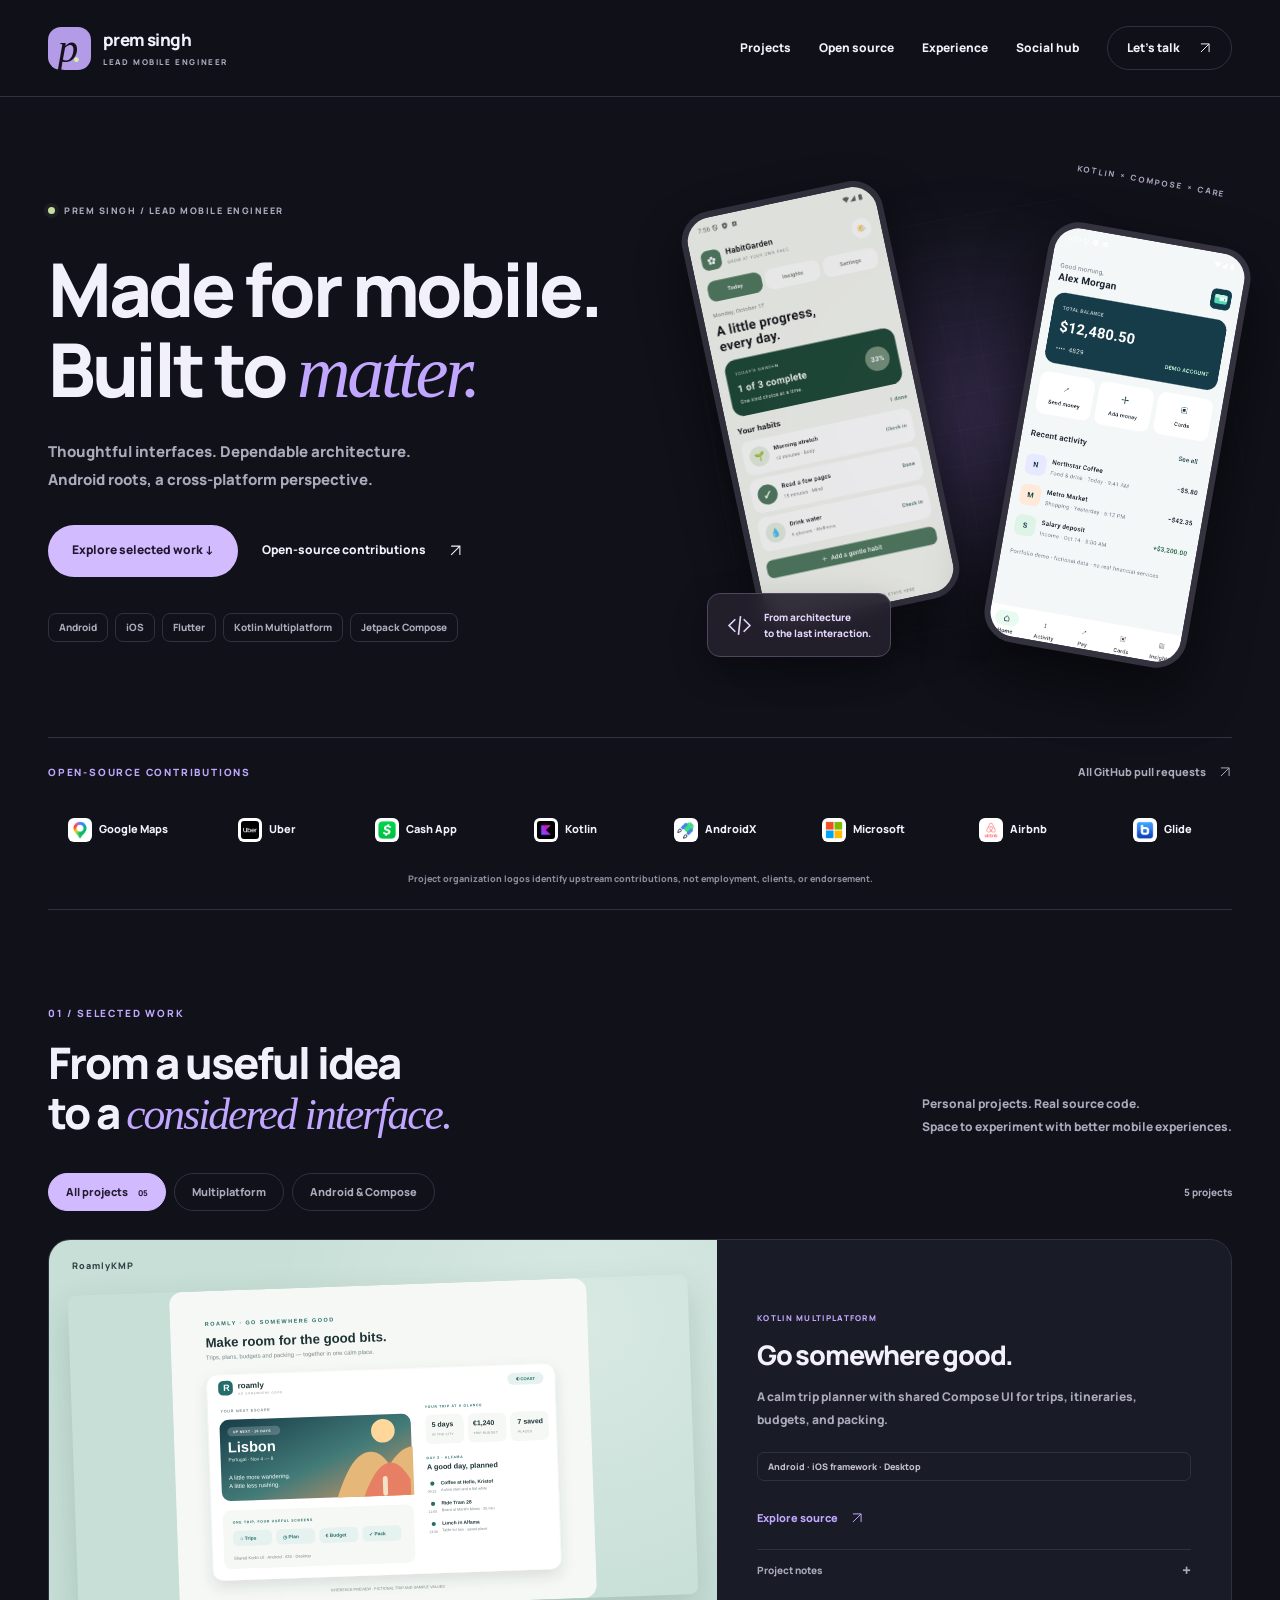
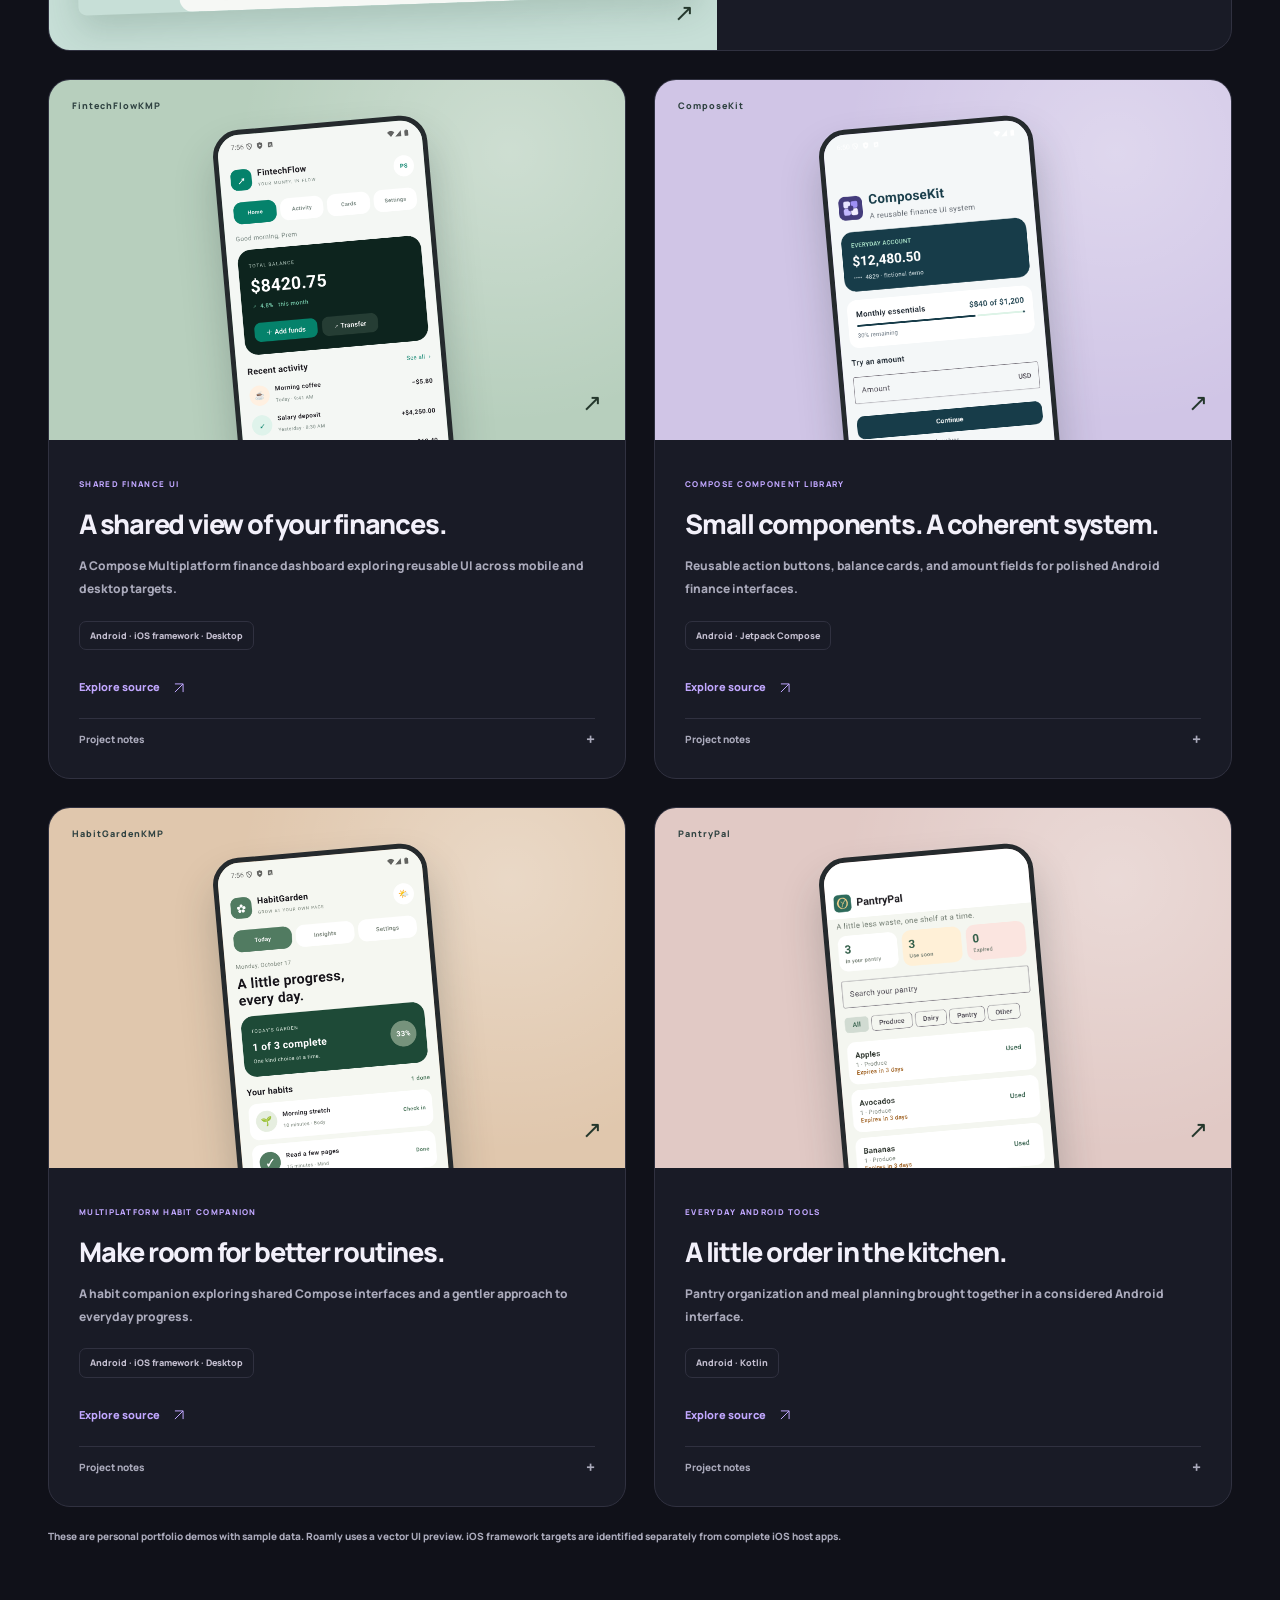
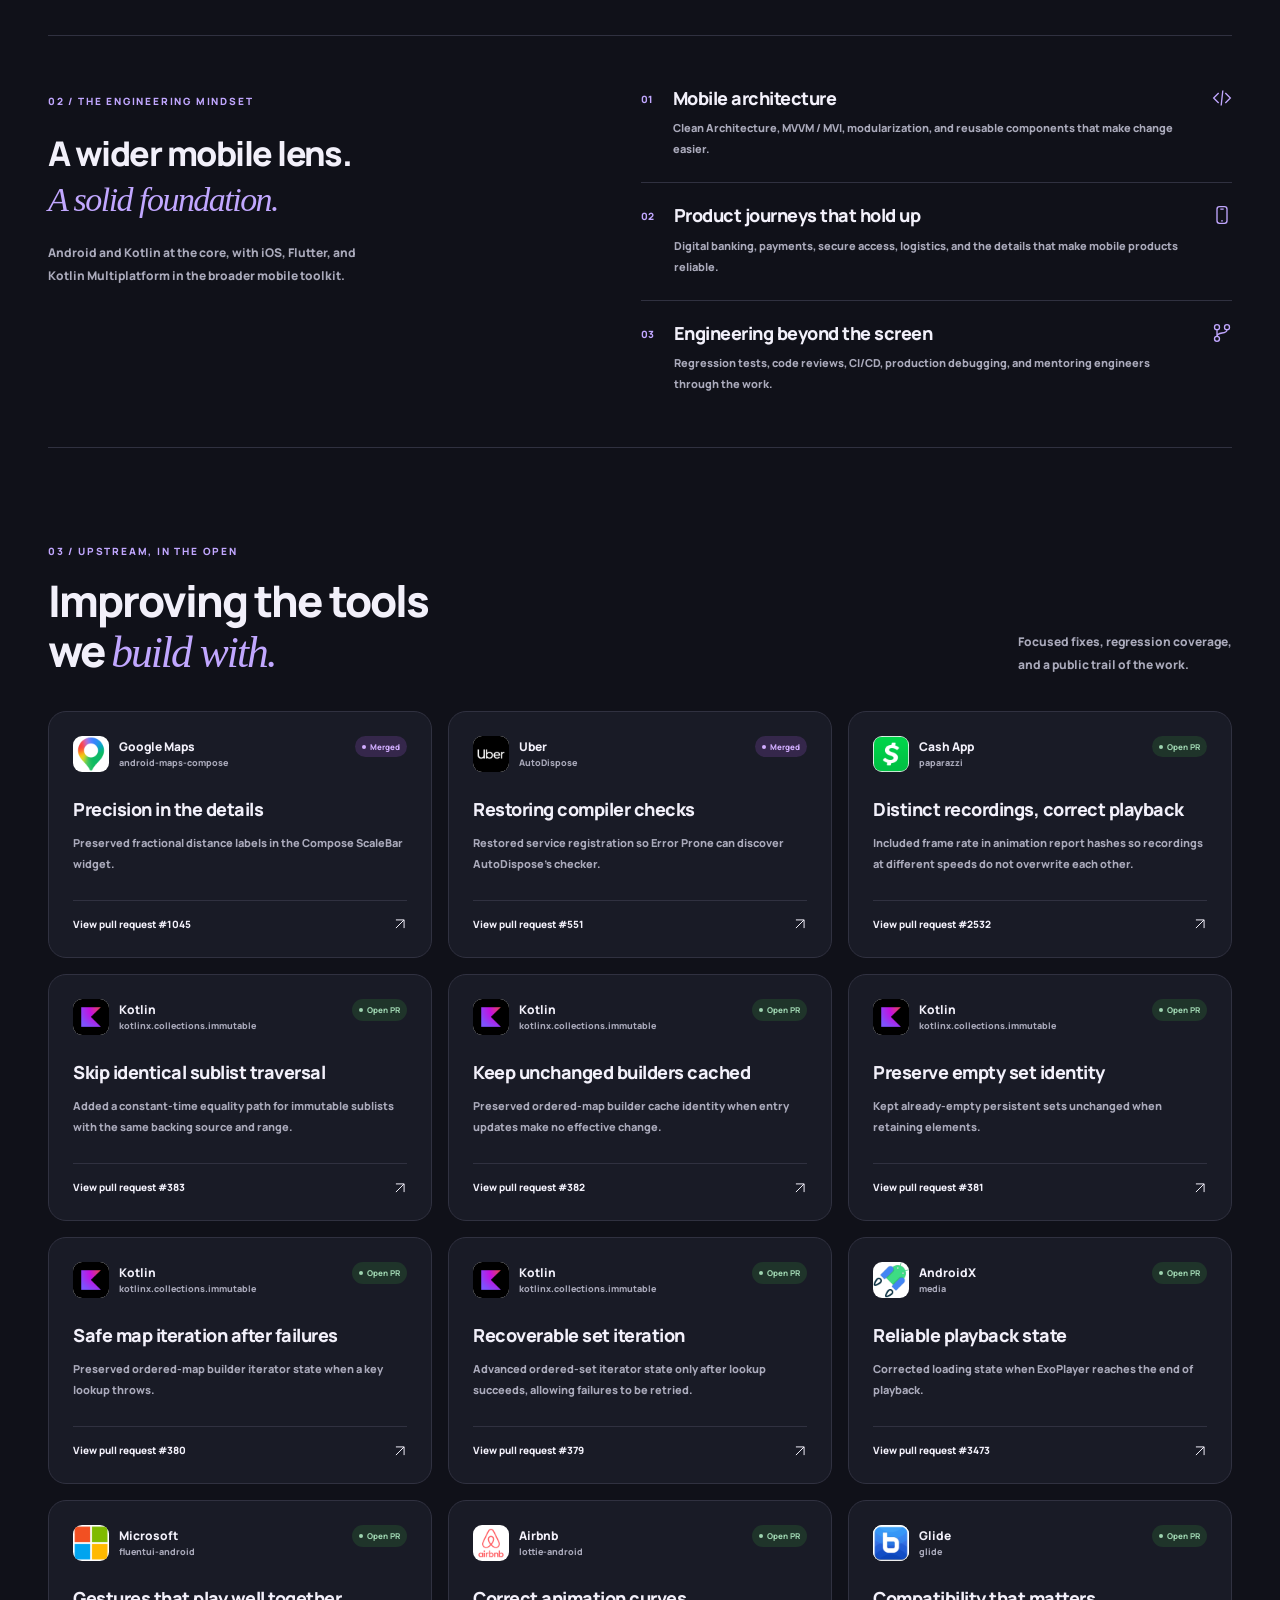
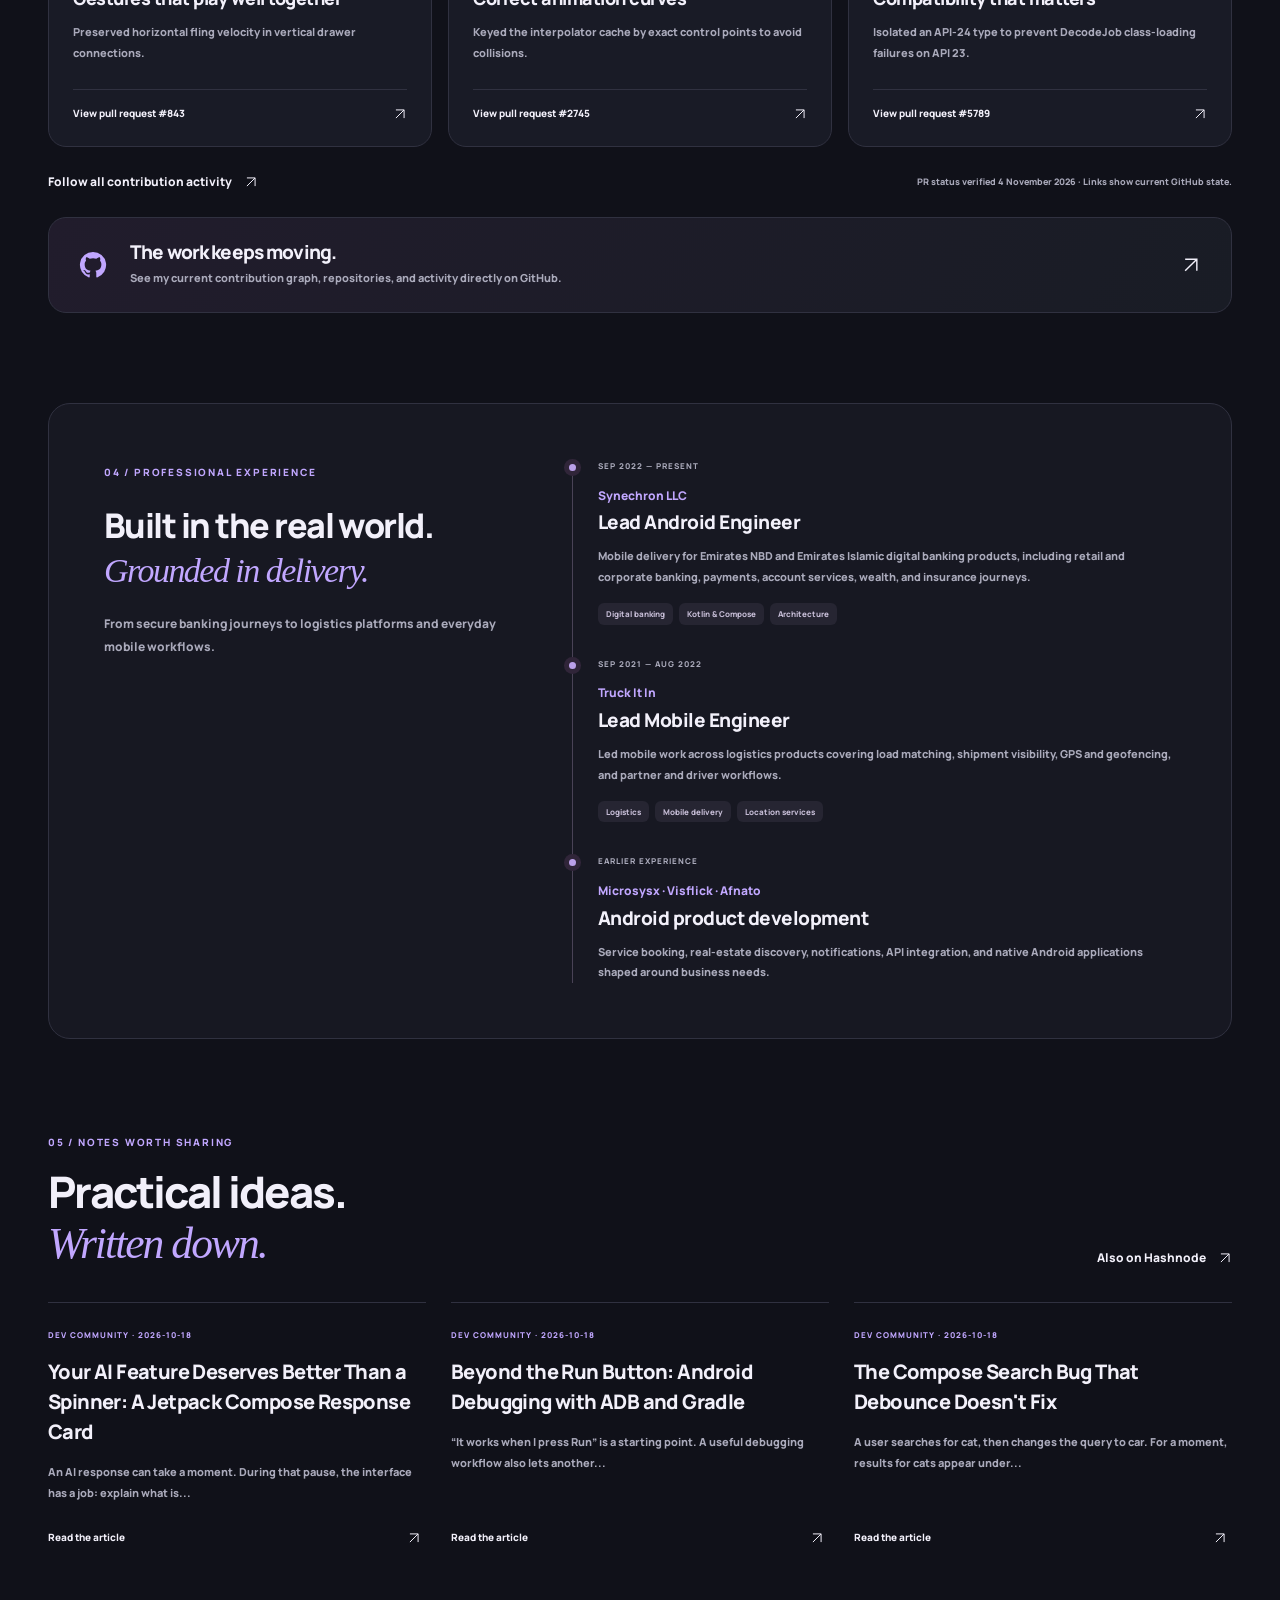
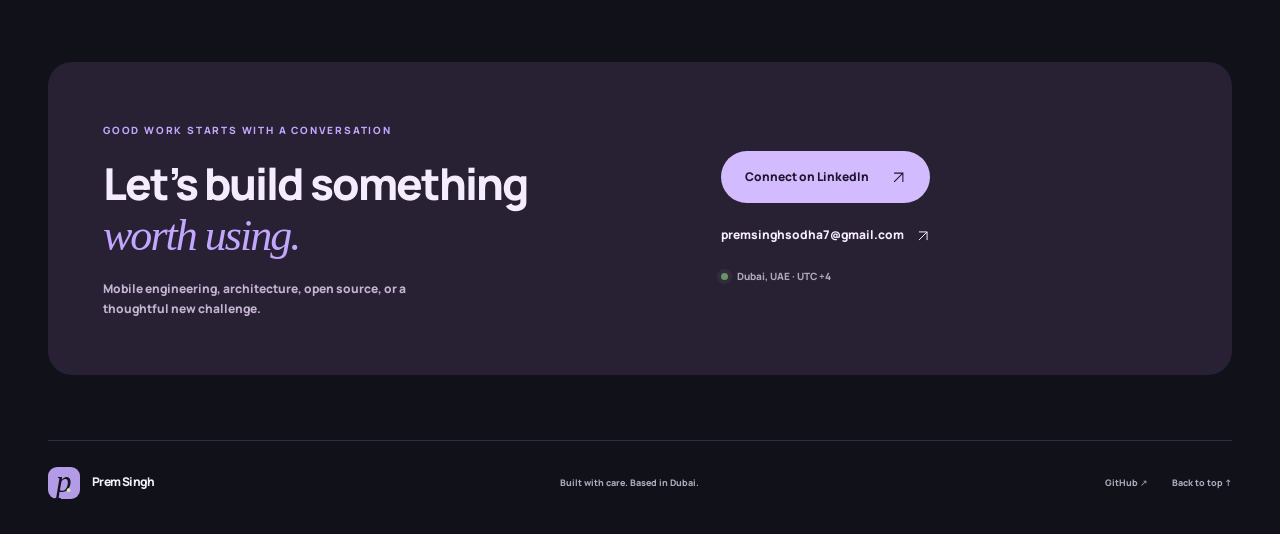
==== commit 8b7d1cc8: "Refresh verified upstream contributions and highlight merged Maps fix" ====
--- a/portfolio.html
+++ b/portfolio.html
@@ -1,7 +1,7 @@
 <!doctype html><html lang="en"><head><meta charset="utf-8"><meta name="viewport" content="width=device-width,initial-scale=1"><meta name="description" content="Lead Mobile Engineer in Dubai. Android, iOS, Flutter and Kotlin Multiplatform. Explore mobile projects, banking experience and verified open-source contributions."><meta name="theme-color" content="#101119"><title>Prem Singh — Mobile Engineering Portfolio</title><link rel="canonical" href="https://premsinghsodha7.github.io/portfolio.html"><meta property="og:title" content="Prem Singh — Mobile Engineering Portfolio"><meta property="og:description" content="Lead Mobile Engineer in Dubai. Android, iOS, Flutter and Kotlin Multiplatform. Explore mobile projects, banking experience and verified open-source contributions."><meta property="og:url" content="https://premsinghsodha7.github.io/portfolio.html"><meta property="og:type" content="website"><meta property="og:image" content="https://premsinghsodha7.github.io/assets/favicon.svg"><link rel="icon" href="assets/favicon.svg" type="image/svg+xml"><link rel="preload" href="assets/manrope.woff2" as="font" type="font/woff2" crossorigin><link rel="stylesheet" href="styles.css"><script src="site.js" defer></script></head><body class="dark" id="top"><a class="skip" href="#main">Skip to content</a><header><nav class="wrap"><a class="brand" href="index.html" aria-label="Prem Singh home"><span class="brand-mark">p<span>.</span></span><span>prem singh<span class="brand-sub">LEAD MOBILE ENGINEER</span></span></a><button class="menu-toggle" aria-expanded="false" aria-controls="nav-links">Menu <span>☰</span></button><div id="nav-links" class="nav-links"><a href="#projects">Projects</a><a href="#open-source">Open source</a><a href="#experience">Experience</a><a href="index.html">Social hub</a><a class="nav-cta" href="https://www.linkedin.com/in/premsinghsodha7/" target="_blank" rel="noopener noreferrer">Let’s talk <svg viewBox="0 0 24 24" fill="none" stroke="currentColor" stroke-width="1.7" aria-hidden="true"><path d="M5 19 19 5M5 5h14v14"/></svg></a></div></nav></header><main id="main"><section class="portfolio-hero wrap"><div><span class="availability"><i></i> PREM SINGH / LEAD MOBILE ENGINEER</span><h1>Made for mobile.<br>Built to <em>matter.</em></h1><p class="hero-description">Thoughtful interfaces. Dependable architecture.<br>Android roots, a cross-platform perspective.</p><div class="hero-actions"><a class="button primary" href="#projects">Explore selected work ↓</a><a class="button quiet" href="#open-source">Open-source contributions <svg viewBox="0 0 24 24" fill="none" stroke="currentColor" stroke-width="1.7" aria-hidden="true"><path d="M5 19 19 5M5 5h14v14"/></svg></a></div><div class="platforms"><span>Android</span><span>iOS</span><span>Flutter</span><span>Kotlin Multiplatform</span><span>Jetpack Compose</span></div></div><div class="device-stage"><div class="stage-glow"></div><div class="device-grid"></div><div class="phone phone-back"><img src="assets/HabitGardenKMP.png" alt="HabitGardenKMP app screen" width="240" height="500"></div><div class="phone phone-front"><img src="assets/FintechFlow-screen.png" alt="FintechFlow app screen" width="240" height="500" fetchpriority="high"></div><span class="device-caption">KOTLIN × COMPOSE × CARE</span><div class="code-badge"><svg viewBox="0 0 24 24" fill="none" stroke="currentColor" stroke-width="1.6" aria-hidden="true"><path d="m8 6-6 6 6 6m8-12 6 6-6 6m-3-15-2 18"/></svg><span>From architecture<br>to the last interaction.</span></div></div></section>
-<section class="ecosystems wrap"><div class="mini-heading"><span class="eyebrow">OPEN-SOURCE CONTRIBUTIONS</span><a class="text-link" href="https://github.com/pulls?q=is%3Apr+author%3Apremsinghsodha7" target="_blank" rel="noopener noreferrer">All GitHub pull requests<svg viewBox="0 0 24 24" fill="none" stroke="currentColor" stroke-width="1.7" aria-hidden="true"><path d="M5 19 19 5M5 5h14v14"/></svg></a></div><div class="org-strip"><a class="org" href="https://github.com/uber/AutoDispose/pull/551" target="_blank" rel="noopener noreferrer"><img src="assets/uber.png" alt="" width="32" height="32"><span>Uber</span><svg viewBox="0 0 24 24" fill="none" stroke="currentColor" stroke-width="1.7" aria-hidden="true"><path d="M5 19 19 5M5 5h14v14"/></svg></a><a class="org" href="https://github.com/googlemaps/android-maps-compose/pull/1045" target="_blank" rel="noopener noreferrer"><img src="assets/googlemaps.png" alt="" width="32" height="32"><span>Google Maps</span><svg viewBox="0 0 24 24" fill="none" stroke="currentColor" stroke-width="1.7" aria-hidden="true"><path d="M5 19 19 5M5 5h14v14"/></svg></a><a class="org" href="https://github.com/androidx/media/pull/3473" target="_blank" rel="noopener noreferrer"><img src="assets/androidx.png" alt="" width="32" height="32"><span>AndroidX</span><svg viewBox="0 0 24 24" fill="none" stroke="currentColor" stroke-width="1.7" aria-hidden="true"><path d="M5 19 19 5M5 5h14v14"/></svg></a><a class="org" href="https://github.com/microsoft/fluentui-android/pull/843" target="_blank" rel="noopener noreferrer"><img src="assets/microsoft.png" alt="" width="32" height="32"><span>Microsoft</span><svg viewBox="0 0 24 24" fill="none" stroke="currentColor" stroke-width="1.7" aria-hidden="true"><path d="M5 19 19 5M5 5h14v14"/></svg></a><a class="org" href="https://github.com/airbnb/lottie-android/pull/2745" target="_blank" rel="noopener noreferrer"><img src="assets/airbnb.png" alt="" width="32" height="32"><span>Airbnb</span><svg viewBox="0 0 24 24" fill="none" stroke="currentColor" stroke-width="1.7" aria-hidden="true"><path d="M5 19 19 5M5 5h14v14"/></svg></a><a class="org" href="https://github.com/bumptech/glide/pull/5789" target="_blank" rel="noopener noreferrer"><img src="assets/bumptech.png" alt="" width="32" height="32"><span>Glide</span><svg viewBox="0 0 24 24" fill="none" stroke="currentColor" stroke-width="1.7" aria-hidden="true"><path d="M5 19 19 5M5 5h14v14"/></svg></a></div><p class="fineprint">Project organization logos identify upstream contributions, not employment, clients, or endorsement.</p></section>
+<section class="ecosystems wrap"><div class="mini-heading"><span class="eyebrow">OPEN-SOURCE CONTRIBUTIONS</span><a class="text-link" href="https://github.com/pulls?q=is%3Apr+author%3Apremsinghsodha7" target="_blank" rel="noopener noreferrer">All GitHub pull requests<svg viewBox="0 0 24 24" fill="none" stroke="currentColor" stroke-width="1.7" aria-hidden="true"><path d="M5 19 19 5M5 5h14v14"/></svg></a></div><div class="org-strip org-strip-expanded"><a class="org" href="https://github.com/googlemaps/android-maps-compose/pull/1045" target="_blank" rel="noopener noreferrer"><img src="assets/googlemaps.png" alt="" width="32" height="32"><span>Google Maps</span><svg viewBox="0 0 24 24" fill="none" stroke="currentColor" stroke-width="1.7" aria-hidden="true"><path d="M5 19 19 5M5 5h14v14"/></svg></a><a class="org" href="https://github.com/uber/AutoDispose/pull/551" target="_blank" rel="noopener noreferrer"><img src="assets/uber.png" alt="" width="32" height="32"><span>Uber</span><svg viewBox="0 0 24 24" fill="none" stroke="currentColor" stroke-width="1.7" aria-hidden="true"><path d="M5 19 19 5M5 5h14v14"/></svg></a><a class="org" href="https://github.com/cashapp/paparazzi/pull/2532" target="_blank" rel="noopener noreferrer"><img src="assets/cashapp.png" alt="" width="32" height="32"><span>Cash App</span><svg viewBox="0 0 24 24" fill="none" stroke="currentColor" stroke-width="1.7" aria-hidden="true"><path d="M5 19 19 5M5 5h14v14"/></svg></a><a class="org" href="https://github.com/Kotlin/kotlinx.collections.immutable/pull/383" target="_blank" rel="noopener noreferrer"><img src="assets/kotlin.png" alt="" width="32" height="32"><span>Kotlin</span><svg viewBox="0 0 24 24" fill="none" stroke="currentColor" stroke-width="1.7" aria-hidden="true"><path d="M5 19 19 5M5 5h14v14"/></svg></a><a class="org" href="https://github.com/androidx/media/pull/3473" target="_blank" rel="noopener noreferrer"><img src="assets/androidx.png" alt="" width="32" height="32"><span>AndroidX</span><svg viewBox="0 0 24 24" fill="none" stroke="currentColor" stroke-width="1.7" aria-hidden="true"><path d="M5 19 19 5M5 5h14v14"/></svg></a><a class="org" href="https://github.com/microsoft/fluentui-android/pull/843" target="_blank" rel="noopener noreferrer"><img src="assets/microsoft.png" alt="" width="32" height="32"><span>Microsoft</span><svg viewBox="0 0 24 24" fill="none" stroke="currentColor" stroke-width="1.7" aria-hidden="true"><path d="M5 19 19 5M5 5h14v14"/></svg></a><a class="org" href="https://github.com/airbnb/lottie-android/pull/2745" target="_blank" rel="noopener noreferrer"><img src="assets/airbnb.png" alt="" width="32" height="32"><span>Airbnb</span><svg viewBox="0 0 24 24" fill="none" stroke="currentColor" stroke-width="1.7" aria-hidden="true"><path d="M5 19 19 5M5 5h14v14"/></svg></a><a class="org" href="https://github.com/bumptech/glide/pull/5789" target="_blank" rel="noopener noreferrer"><img src="assets/bumptech.png" alt="" width="32" height="32"><span>Glide</span><svg viewBox="0 0 24 24" fill="none" stroke="currentColor" stroke-width="1.7" aria-hidden="true"><path d="M5 19 19 5M5 5h14v14"/></svg></a></div><p class="fineprint">Project organization logos identify upstream contributions, not employment, clients, or endorsement.</p></section>
 <section class="section wrap" id="projects"><div class="section-title"><div><span class="eyebrow">01 / SELECTED WORK</span><h2>From a useful idea<br>to a <em>considered interface.</em></h2></div><p>Personal projects. Real source code.<br>Space to experiment with better mobile experiences.</p></div><div class="filterbar" role="group" aria-label="Filter projects"><button class="filter active" data-filter="all" aria-pressed="true">All projects <span>05</span></button><button class="filter" data-filter="kmp" aria-pressed="false">Multiplatform</button><button class="filter" data-filter="android" aria-pressed="false">Android & Compose</button><span class="filter-note" aria-live="polite">5 projects</span></div><div class="projects-grid"><article class="project-card featured" data-category="kmp"><div class="project-visual coast landscape"><span class="visual-label">RoamlyKMP</span><img src="assets/roamly-preview.svg" alt="RoamlyKMP vector interface preview" loading="lazy" width="960" height="600"><span class="visual-index" aria-hidden="true">↗</span></div><div class="project-copy"><span class="eyebrow">KOTLIN MULTIPLATFORM</span><h3>Go somewhere good.</h3><p>A calm trip planner with shared Compose UI for trips, itineraries, budgets, and packing.</p><div class="project-platform">Android · iOS framework · Desktop</div><div class="project-links"><a class="text-link" href="https://github.com/premsinghsodha7/RoamlyKMP" target="_blank" rel="noopener noreferrer">Explore source<svg viewBox="0 0 24 24" fill="none" stroke="currentColor" stroke-width="1.7" aria-hidden="true"><path d="M5 19 19 5M5 5h14v14"/></svg></a><details><summary>Project notes <span>+</span></summary><p>Includes three themes and interactive sample state. The vector preview shows a fictional trip; an iOS host can consume the shared framework.</p></details></div></div></article><article class="project-card " data-category="kmp"><div class="project-visual mint "><span class="visual-label">FintechFlowKMP</span><img src="assets/FintechFlowKMP.png" alt="FintechFlowKMP app interface" loading="lazy" width="300" height="650"><span class="visual-index" aria-hidden="true">↗</span></div><div class="project-copy"><span class="eyebrow">SHARED FINANCE UI</span><h3>A shared view of your finances.</h3><p>A Compose Multiplatform finance dashboard exploring reusable UI across mobile and desktop targets.</p><div class="project-platform">Android · iOS framework · Desktop</div><div class="project-links"><a class="text-link" href="https://github.com/premsinghsodha7/FintechFlowKMP" target="_blank" rel="noopener noreferrer">Explore source<svg viewBox="0 0 24 24" fill="none" stroke="currentColor" stroke-width="1.7" aria-hidden="true"><path d="M5 19 19 5M5 5h14v14"/></svg></a><details><summary>Project notes <span>+</span></summary><p>A portfolio finance dashboard using sample data. Explore the repository for platform configuration and build instructions.</p></details></div></div></article><article class="project-card " data-category="android"><div class="project-visual lavender "><span class="visual-label">ComposeKit</span><img src="assets/ComposeKit-screen.png" alt="ComposeKit app interface" loading="lazy" width="300" height="650"><span class="visual-index" aria-hidden="true">↗</span></div><div class="project-copy"><span class="eyebrow">COMPOSE COMPONENT LIBRARY</span><h3>Small components. A coherent system.</h3><p>Reusable action buttons, balance cards, and amount fields for polished Android finance interfaces.</p><div class="project-platform">Android · Jetpack Compose</div><div class="project-links"><a class="text-link" href="https://github.com/premsinghsodha7/ComposeKit" target="_blank" rel="noopener noreferrer">Explore source<svg viewBox="0 0 24 24" fill="none" stroke="currentColor" stroke-width="1.7" aria-hidden="true"><path d="M5 19 19 5M5 5h14v14"/></svg></a><details><summary>Project notes <span>+</span></summary><p>Presentation-only components with no payment processing or financial data storage. Designed for reuse in a host Android app.</p></details></div></div></article><article class="project-card " data-category="kmp"><div class="project-visual peach "><span class="visual-label">HabitGardenKMP</span><img src="assets/HabitGardenKMP.png" alt="HabitGardenKMP app interface" loading="lazy" width="300" height="650"><span class="visual-index" aria-hidden="true">↗</span></div><div class="project-copy"><span class="eyebrow">MULTIPLATFORM HABIT COMPANION</span><h3>Make room for better routines.</h3><p>A habit companion exploring shared Compose interfaces and a gentler approach to everyday progress.</p><div class="project-platform">Android · iOS framework · Desktop</div><div class="project-links"><a class="text-link" href="https://github.com/premsinghsodha7/HabitGardenKMP" target="_blank" rel="noopener noreferrer">Explore source<svg viewBox="0 0 24 24" fill="none" stroke="currentColor" stroke-width="1.7" aria-hidden="true"><path d="M5 19 19 5M5 5h14v14"/></svg></a><details><summary>Project notes <span>+</span></summary><p>Personal portfolio project with shared Compose UI. App content is demonstration data, not a production service.</p></details></div></div></article><article class="project-card " data-category="android"><div class="project-visual rose "><span class="visual-label">PantryPal</span><img src="assets/PantryPal-screen.png" alt="PantryPal app interface" loading="lazy" width="300" height="650"><span class="visual-index" aria-hidden="true">↗</span></div><div class="project-copy"><span class="eyebrow">EVERYDAY ANDROID TOOLS</span><h3>A little order in the kitchen.</h3><p>Pantry organization and meal planning brought together in a considered Android interface.</p><div class="project-platform">Android · Kotlin</div><div class="project-links"><a class="text-link" href="https://github.com/premsinghsodha7/PantryPal" target="_blank" rel="noopener noreferrer">Explore source<svg viewBox="0 0 24 24" fill="none" stroke="currentColor" stroke-width="1.7" aria-hidden="true"><path d="M5 19 19 5M5 5h14v14"/></svg></a><details><summary>Project notes <span>+</span></summary><p>An Android portfolio demo. Explore the app source, sample pantry items, and project setup in the repository.</p></details></div></div></article></div><p class="fineprint">These are personal portfolio demos with sample data. Roamly uses a vector UI preview. iOS framework targets are identified separately from complete iOS host apps.</p></section>
 <section class="capabilities wrap"><div><span class="eyebrow">02 / THE ENGINEERING MINDSET</span><h2>A wider mobile lens.<br><em>A solid foundation.</em></h2><p>Android and Kotlin at the core, with iOS, Flutter, and Kotlin Multiplatform in the broader mobile toolkit.</p></div><div class="capability-list"><article><span>01</span><div><h3>Mobile architecture</h3><p>Clean Architecture, MVVM / MVI, modularization, and reusable components that make change easier.</p></div><svg viewBox="0 0 24 24" fill="none" stroke="currentColor" stroke-width="1.6" aria-hidden="true"><path d="m8 6-6 6 6 6m8-12 6 6-6 6m-3-15-2 18"/></svg></article><article><span>02</span><div><h3>Product journeys that hold up</h3><p>Digital banking, payments, secure access, logistics, and the details that make mobile products reliable.</p></div><svg viewBox="0 0 24 24" fill="none" stroke="currentColor" stroke-width="1.6" aria-hidden="true"><rect x="6" y="2" width="12" height="20" rx="3"/><path d="M10 5h4m-3 14h2"/></svg></article><article><span>03</span><div><h3>Engineering beyond the screen</h3><p>Regression tests, code reviews, CI/CD, production debugging, and mentoring engineers through the work.</p></div><svg viewBox="0 0 24 24" fill="none" stroke="currentColor" stroke-width="1.6" aria-hidden="true"><circle cx="6" cy="5" r="3"/><circle cx="18" cy="5" r="3"/><circle cx="6" cy="19" r="3"/><path d="M6 8v8m12-8c0 6-12 2-12 8"/></svg></article></div></section>
-<section class="section wrap" id="open-source"><div class="section-title"><div><span class="eyebrow">03 / UPSTREAM, IN THE OPEN</span><h2>Improving the tools<br>we <em>build with.</em></h2></div><p>Focused fixes, regression coverage,<br>and a public trail of the work.</p></div><div class="contribution-grid"><article class="contribution"><div class="contribution-top"><a class="org-label" href="https://github.com/uber/AutoDispose" target="_blank" rel="noopener noreferrer"><img src="assets/uber.png" alt="Uber GitHub organization logo" width="42" height="42"><span>Uber<small>AutoDispose</small></span></a><span class="status merged" data-pr="uber/AutoDispose#551">Merged</span></div><h3>Restoring compiler checks</h3><p>Restored service registration so Error Prone can discover AutoDispose’s checker.</p><a class="text-link" href="https://github.com/uber/AutoDispose/pull/551" target="_blank" rel="noopener noreferrer">View pull request #551<svg viewBox="0 0 24 24" fill="none" stroke="currentColor" stroke-width="1.7" aria-hidden="true"><path d="M5 19 19 5M5 5h14v14"/></svg></a></article><article class="contribution"><div class="contribution-top"><a class="org-label" href="https://github.com/googlemaps/android-maps-compose" target="_blank" rel="noopener noreferrer"><img src="assets/googlemaps.png" alt="Google Maps GitHub organization logo" width="42" height="42"><span>Google Maps<small>android-maps-compose</small></span></a><span class="status open" data-pr="googlemaps/android-maps-compose#1045">Open PR</span></div><h3>Precision in the details</h3><p>Preserved fractional distance labels in the Compose ScaleBar widget.</p><a class="text-link" href="https://github.com/googlemaps/android-maps-compose/pull/1045" target="_blank" rel="noopener noreferrer">View pull request #1045<svg viewBox="0 0 24 24" fill="none" stroke="currentColor" stroke-width="1.7" aria-hidden="true"><path d="M5 19 19 5M5 5h14v14"/></svg></a></article><article class="contribution"><div class="contribution-top"><a class="org-label" href="https://github.com/androidx/media" target="_blank" rel="noopener noreferrer"><img src="assets/androidx.png" alt="AndroidX GitHub organization logo" width="42" height="42"><span>AndroidX<small>media</small></span></a><span class="status open" data-pr="androidx/media#3473">Open PR</span></div><h3>Reliable playback state</h3><p>Corrected loading state when ExoPlayer reaches the end of playback.</p><a class="text-link" href="https://github.com/androidx/media/pull/3473" target="_blank" rel="noopener noreferrer">View pull request #3473<svg viewBox="0 0 24 24" fill="none" stroke="currentColor" stroke-width="1.7" aria-hidden="true"><path d="M5 19 19 5M5 5h14v14"/></svg></a></article><article class="contribution"><div class="contribution-top"><a class="org-label" href="https://github.com/microsoft/fluentui-android" target="_blank" rel="noopener noreferrer"><img src="assets/microsoft.png" alt="Microsoft GitHub organization logo" width="42" height="42"><span>Microsoft<small>fluentui-android</small></span></a><span class="status open" data-pr="microsoft/fluentui-android#843">Open PR</span></div><h3>Gestures that play well together</h3><p>Preserved horizontal fling velocity in vertical drawer connections.</p><a class="text-link" href="https://github.com/microsoft/fluentui-android/pull/843" target="_blank" rel="noopener noreferrer">View pull request #843<svg viewBox="0 0 24 24" fill="none" stroke="currentColor" stroke-width="1.7" aria-hidden="true"><path d="M5 19 19 5M5 5h14v14"/></svg></a></article><article class="contribution"><div class="contribution-top"><a class="org-label" href="https://github.com/airbnb/lottie-android" target="_blank" rel="noopener noreferrer"><img src="assets/airbnb.png" alt="Airbnb GitHub organization logo" width="42" height="42"><span>Airbnb<small>lottie-android</small></span></a><span class="status open" data-pr="airbnb/lottie-android#2745">Open PR</span></div><h3>Correct animation curves</h3><p>Keyed the interpolator cache by exact control points to avoid collisions.</p><a class="text-link" href="https://github.com/airbnb/lottie-android/pull/2745" target="_blank" rel="noopener noreferrer">View pull request #2745<svg viewBox="0 0 24 24" fill="none" stroke="currentColor" stroke-width="1.7" aria-hidden="true"><path d="M5 19 19 5M5 5h14v14"/></svg></a></article><article class="contribution"><div class="contribution-top"><a class="org-label" href="https://github.com/bumptech/glide" target="_blank" rel="noopener noreferrer"><img src="assets/bumptech.png" alt="Glide GitHub organization logo" width="42" height="42"><span>Glide<small>glide</small></span></a><span class="status open" data-pr="bumptech/glide#5789">Open PR</span></div><h3>Compatibility that matters</h3><p>Isolated an API-24 type to prevent DecodeJob class-loading failures on API 23.</p><a class="text-link" href="https://github.com/bumptech/glide/pull/5789" target="_blank" rel="noopener noreferrer">View pull request #5789<svg viewBox="0 0 24 24" fill="none" stroke="currentColor" stroke-width="1.7" aria-hidden="true"><path d="M5 19 19 5M5 5h14v14"/></svg></a></article></div><div class="section-bottom"><a class="text-link" href="https://github.com/pulls?q=is%3Apr+author%3Apremsinghsodha7" target="_blank" rel="noopener noreferrer">Follow all contribution activity<svg viewBox="0 0 24 24" fill="none" stroke="currentColor" stroke-width="1.7" aria-hidden="true"><path d="M5 19 19 5M5 5h14v14"/></svg></a><span class="fineprint contribution-date">PR status verified 25 October 2026 · Links show current GitHub state.</span></div><a class="github-activity" href="https://github.com/premsinghsodha7?tab=overview" target="_blank" rel="noopener noreferrer"><svg viewBox="0 0 24 24" fill="currentColor" aria-hidden="true"><path d="M12 .8a11.2 11.2 0 0 0-3.54 21.83c.56.1.76-.24.76-.54v-2.1c-3.12.68-3.78-1.33-3.78-1.33-.51-1.3-1.25-1.64-1.25-1.64-1.02-.7.08-.69.08-.69 1.13.08 1.72 1.16 1.72 1.16 1 1.72 2.63 1.22 3.27.93.1-.73.39-1.22.71-1.5-2.49-.28-5.1-1.24-5.1-5.54 0-1.22.44-2.22 1.16-3-.12-.29-.5-1.42.11-2.95 0 0 .94-.3 3.08 1.15a10.7 10.7 0 0 1 5.6 0c2.14-1.45 3.08-1.15 3.08-1.15.61 1.53.23 2.66.11 2.94.72.79 1.16 1.79 1.16 3.01 0 4.31-2.62 5.25-5.12 5.53.4.35.76 1.03.76 2.08v3.1c0 .3.2.65.77.54A11.2 11.2 0 0 0 12 .8Z"/></svg><div><h3>The work keeps moving.</h3><p>See my current contribution graph, repositories, and activity directly on GitHub.</p></div><svg viewBox="0 0 24 24" fill="none" stroke="currentColor" stroke-width="1.7" aria-hidden="true"><path d="M5 19 19 5M5 5h14v14"/></svg></a></section>
+<section class="section wrap" id="open-source"><div class="section-title"><div><span class="eyebrow">03 / UPSTREAM, IN THE OPEN</span><h2>Improving the tools<br>we <em>build with.</em></h2></div><p>Focused fixes, regression coverage,<br>and a public trail of the work.</p></div><div class="contribution-grid"><article class="contribution"><div class="contribution-top"><a class="org-label" href="https://github.com/googlemaps/android-maps-compose" target="_blank" rel="noopener noreferrer"><img src="assets/googlemaps.png" alt="Google Maps GitHub organization logo" width="42" height="42"><span>Google Maps<small>android-maps-compose</small></span></a><span class="status merged" data-pr="googlemaps/android-maps-compose#1045">Merged</span></div><h3>Precision in the details</h3><p>Preserved fractional distance labels in the Compose ScaleBar widget.</p><a class="text-link" href="https://github.com/googlemaps/android-maps-compose/pull/1045" target="_blank" rel="noopener noreferrer">View pull request #1045<svg viewBox="0 0 24 24" fill="none" stroke="currentColor" stroke-width="1.7" aria-hidden="true"><path d="M5 19 19 5M5 5h14v14"/></svg></a></article><article class="contribution"><div class="contribution-top"><a class="org-label" href="https://github.com/uber/AutoDispose" target="_blank" rel="noopener noreferrer"><img src="assets/uber.png" alt="Uber GitHub organization logo" width="42" height="42"><span>Uber<small>AutoDispose</small></span></a><span class="status merged" data-pr="uber/AutoDispose#551">Merged</span></div><h3>Restoring compiler checks</h3><p>Restored service registration so Error Prone can discover AutoDispose’s checker.</p><a class="text-link" href="https://github.com/uber/AutoDispose/pull/551" target="_blank" rel="noopener noreferrer">View pull request #551<svg viewBox="0 0 24 24" fill="none" stroke="currentColor" stroke-width="1.7" aria-hidden="true"><path d="M5 19 19 5M5 5h14v14"/></svg></a></article><article class="contribution"><div class="contribution-top"><a class="org-label" href="https://github.com/cashapp/paparazzi" target="_blank" rel="noopener noreferrer"><img src="assets/cashapp.png" alt="Cash App GitHub organization logo" width="42" height="42"><span>Cash App<small>paparazzi</small></span></a><span class="status open" data-pr="cashapp/paparazzi#2532">Open PR</span></div><h3>Distinct recordings, correct playback</h3><p>Included frame rate in animation report hashes so recordings at different speeds do not overwrite each other.</p><a class="text-link" href="https://github.com/cashapp/paparazzi/pull/2532" target="_blank" rel="noopener noreferrer">View pull request #2532<svg viewBox="0 0 24 24" fill="none" stroke="currentColor" stroke-width="1.7" aria-hidden="true"><path d="M5 19 19 5M5 5h14v14"/></svg></a></article><article class="contribution"><div class="contribution-top"><a class="org-label" href="https://github.com/Kotlin/kotlinx.collections.immutable" target="_blank" rel="noopener noreferrer"><img src="assets/kotlin.png" alt="Kotlin GitHub organization logo" width="42" height="42"><span>Kotlin<small>kotlinx.collections.immutable</small></span></a><span class="status open" data-pr="Kotlin/kotlinx.collections.immutable#383">Open PR</span></div><h3>Skip identical sublist traversal</h3><p>Added a constant-time equality path for immutable sublists with the same backing source and range.</p><a class="text-link" href="https://github.com/Kotlin/kotlinx.collections.immutable/pull/383" target="_blank" rel="noopener noreferrer">View pull request #383<svg viewBox="0 0 24 24" fill="none" stroke="currentColor" stroke-width="1.7" aria-hidden="true"><path d="M5 19 19 5M5 5h14v14"/></svg></a></article><article class="contribution"><div class="contribution-top"><a class="org-label" href="https://github.com/Kotlin/kotlinx.collections.immutable" target="_blank" rel="noopener noreferrer"><img src="assets/kotlin.png" alt="Kotlin GitHub organization logo" width="42" height="42"><span>Kotlin<small>kotlinx.collections.immutable</small></span></a><span class="status open" data-pr="Kotlin/kotlinx.collections.immutable#382">Open PR</span></div><h3>Keep unchanged builders cached</h3><p>Preserved ordered-map builder cache identity when entry updates make no effective change.</p><a class="text-link" href="https://github.com/Kotlin/kotlinx.collections.immutable/pull/382" target="_blank" rel="noopener noreferrer">View pull request #382<svg viewBox="0 0 24 24" fill="none" stroke="currentColor" stroke-width="1.7" aria-hidden="true"><path d="M5 19 19 5M5 5h14v14"/></svg></a></article><article class="contribution"><div class="contribution-top"><a class="org-label" href="https://github.com/Kotlin/kotlinx.collections.immutable" target="_blank" rel="noopener noreferrer"><img src="assets/kotlin.png" alt="Kotlin GitHub organization logo" width="42" height="42"><span>Kotlin<small>kotlinx.collections.immutable</small></span></a><span class="status open" data-pr="Kotlin/kotlinx.collections.immutable#381">Open PR</span></div><h3>Preserve empty set identity</h3><p>Kept already-empty persistent sets unchanged when retaining elements.</p><a class="text-link" href="https://github.com/Kotlin/kotlinx.collections.immutable/pull/381" target="_blank" rel="noopener noreferrer">View pull request #381<svg viewBox="0 0 24 24" fill="none" stroke="currentColor" stroke-width="1.7" aria-hidden="true"><path d="M5 19 19 5M5 5h14v14"/></svg></a></article><article class="contribution"><div class="contribution-top"><a class="org-label" href="https://github.com/Kotlin/kotlinx.collections.immutable" target="_blank" rel="noopener noreferrer"><img src="assets/kotlin.png" alt="Kotlin GitHub organization logo" width="42" height="42"><span>Kotlin<small>kotlinx.collections.immutable</small></span></a><span class="status open" data-pr="Kotlin/kotlinx.collections.immutable#380">Open PR</span></div><h3>Safe map iteration after failures</h3><p>Preserved ordered-map builder iterator state when a key lookup throws.</p><a class="text-link" href="https://github.com/Kotlin/kotlinx.collections.immutable/pull/380" target="_blank" rel="noopener noreferrer">View pull request #380<svg viewBox="0 0 24 24" fill="none" stroke="currentColor" stroke-width="1.7" aria-hidden="true"><path d="M5 19 19 5M5 5h14v14"/></svg></a></article><article class="contribution"><div class="contribution-top"><a class="org-label" href="https://github.com/Kotlin/kotlinx.collections.immutable" target="_blank" rel="noopener noreferrer"><img src="assets/kotlin.png" alt="Kotlin GitHub organization logo" width="42" height="42"><span>Kotlin<small>kotlinx.collections.immutable</small></span></a><span class="status open" data-pr="Kotlin/kotlinx.collections.immutable#379">Open PR</span></div><h3>Recoverable set iteration</h3><p>Advanced ordered-set iterator state only after lookup succeeds, allowing failures to be retried.</p><a class="text-link" href="https://github.com/Kotlin/kotlinx.collections.immutable/pull/379" target="_blank" rel="noopener noreferrer">View pull request #379<svg viewBox="0 0 24 24" fill="none" stroke="currentColor" stroke-width="1.7" aria-hidden="true"><path d="M5 19 19 5M5 5h14v14"/></svg></a></article><article class="contribution"><div class="contribution-top"><a class="org-label" href="https://github.com/androidx/media" target="_blank" rel="noopener noreferrer"><img src="assets/androidx.png" alt="AndroidX GitHub organization logo" width="42" height="42"><span>AndroidX<small>media</small></span></a><span class="status open" data-pr="androidx/media#3473">Open PR</span></div><h3>Reliable playback state</h3><p>Corrected loading state when ExoPlayer reaches the end of playback.</p><a class="text-link" href="https://github.com/androidx/media/pull/3473" target="_blank" rel="noopener noreferrer">View pull request #3473<svg viewBox="0 0 24 24" fill="none" stroke="currentColor" stroke-width="1.7" aria-hidden="true"><path d="M5 19 19 5M5 5h14v14"/></svg></a></article><article class="contribution"><div class="contribution-top"><a class="org-label" href="https://github.com/microsoft/fluentui-android" target="_blank" rel="noopener noreferrer"><img src="assets/microsoft.png" alt="Microsoft GitHub organization logo" width="42" height="42"><span>Microsoft<small>fluentui-android</small></span></a><span class="status open" data-pr="microsoft/fluentui-android#843">Open PR</span></div><h3>Gestures that play well together</h3><p>Preserved horizontal fling velocity in vertical drawer connections.</p><a class="text-link" href="https://github.com/microsoft/fluentui-android/pull/843" target="_blank" rel="noopener noreferrer">View pull request #843<svg viewBox="0 0 24 24" fill="none" stroke="currentColor" stroke-width="1.7" aria-hidden="true"><path d="M5 19 19 5M5 5h14v14"/></svg></a></article><article class="contribution"><div class="contribution-top"><a class="org-label" href="https://github.com/airbnb/lottie-android" target="_blank" rel="noopener noreferrer"><img src="assets/airbnb.png" alt="Airbnb GitHub organization logo" width="42" height="42"><span>Airbnb<small>lottie-android</small></span></a><span class="status open" data-pr="airbnb/lottie-android#2745">Open PR</span></div><h3>Correct animation curves</h3><p>Keyed the interpolator cache by exact control points to avoid collisions.</p><a class="text-link" href="https://github.com/airbnb/lottie-android/pull/2745" target="_blank" rel="noopener noreferrer">View pull request #2745<svg viewBox="0 0 24 24" fill="none" stroke="currentColor" stroke-width="1.7" aria-hidden="true"><path d="M5 19 19 5M5 5h14v14"/></svg></a></article><article class="contribution"><div class="contribution-top"><a class="org-label" href="https://github.com/bumptech/glide" target="_blank" rel="noopener noreferrer"><img src="assets/bumptech.png" alt="Glide GitHub organization logo" width="42" height="42"><span>Glide<small>glide</small></span></a><span class="status open" data-pr="bumptech/glide#5789">Open PR</span></div><h3>Compatibility that matters</h3><p>Isolated an API-24 type to prevent DecodeJob class-loading failures on API 23.</p><a class="text-link" href="https://github.com/bumptech/glide/pull/5789" target="_blank" rel="noopener noreferrer">View pull request #5789<svg viewBox="0 0 24 24" fill="none" stroke="currentColor" stroke-width="1.7" aria-hidden="true"><path d="M5 19 19 5M5 5h14v14"/></svg></a></article></div><div class="section-bottom"><a class="text-link" href="https://github.com/pulls?q=is%3Apr+author%3Apremsinghsodha7" target="_blank" rel="noopener noreferrer">Follow all contribution activity<svg viewBox="0 0 24 24" fill="none" stroke="currentColor" stroke-width="1.7" aria-hidden="true"><path d="M5 19 19 5M5 5h14v14"/></svg></a><span class="fineprint contribution-date">PR status verified 4 November 2026 · Links show current GitHub state.</span></div><a class="github-activity" href="https://github.com/premsinghsodha7?tab=overview" target="_blank" rel="noopener noreferrer"><svg viewBox="0 0 24 24" fill="currentColor" aria-hidden="true"><path d="M12 .8a11.2 11.2 0 0 0-3.54 21.83c.56.1.76-.24.76-.54v-2.1c-3.12.68-3.78-1.33-3.78-1.33-.51-1.3-1.25-1.64-1.25-1.64-1.02-.7.08-.69.08-.69 1.13.08 1.72 1.16 1.72 1.16 1 1.72 2.63 1.22 3.27.93.1-.73.39-1.22.71-1.5-2.49-.28-5.1-1.24-5.1-5.54 0-1.22.44-2.22 1.16-3-.12-.29-.5-1.42.11-2.95 0 0 .94-.3 3.08 1.15a10.7 10.7 0 0 1 5.6 0c2.14-1.45 3.08-1.15 3.08-1.15.61 1.53.23 2.66.11 2.94.72.79 1.16 1.79 1.16 3.01 0 4.31-2.62 5.25-5.12 5.53.4.35.76 1.03.76 2.08v3.1c0 .3.2.65.77.54A11.2 11.2 0 0 0 12 .8Z"/></svg><div><h3>The work keeps moving.</h3><p>See my current contribution graph, repositories, and activity directly on GitHub.</p></div><svg viewBox="0 0 24 24" fill="none" stroke="currentColor" stroke-width="1.7" aria-hidden="true"><path d="M5 19 19 5M5 5h14v14"/></svg></a></section>
 <section class="experience wrap" id="experience"><div><span class="eyebrow">04 / PROFESSIONAL EXPERIENCE</span><h2>Built in the real world.<br><em>Grounded in delivery.</em></h2><p>From secure banking journeys to logistics platforms and everyday mobile workflows.</p></div><div class="timeline"><article><span class="timeline-date">SEP 2022 — PRESENT</span><div><span class="job-company">Synechron LLC</span><h3>Lead Android Engineer</h3><p>Mobile delivery for Emirates NBD and Emirates Islamic digital banking products, including retail and corporate banking, payments, account services, wealth, and insurance journeys.</p><div class="job-tags"><span>Digital banking</span><span>Kotlin & Compose</span><span>Architecture</span></div></div></article><article><span class="timeline-date">SEP 2021 — AUG 2022</span><div><span class="job-company">Truck It In</span><h3>Lead Mobile Engineer</h3><p>Led mobile work across logistics products covering load matching, shipment visibility, GPS and geofencing, and partner and driver workflows.</p><div class="job-tags"><span>Logistics</span><span>Mobile delivery</span><span>Location services</span></div></div></article><article><span class="timeline-date">EARLIER EXPERIENCE</span><div><span class="job-company">Microsysx · Visflick · Afnato</span><h3>Android product development</h3><p>Service booking, real-estate discovery, notifications, API integration, and native Android applications shaped around business needs.</p></div></article></div></section>
 <section class="section wrap" id="writing"><div class="section-title"><div><span class="eyebrow">05 / NOTES WORTH SHARING</span><h2>Practical ideas.<br><em>Written down.</em></h2></div><a class="text-link" href="https://hashnode.com/@prem1997" target="_blank" rel="noopener noreferrer">Also on Hashnode<svg viewBox="0 0 24 24" fill="none" stroke="currentColor" stroke-width="1.7" aria-hidden="true"><path d="M5 19 19 5M5 5h14v14"/></svg></a></div><div class="writing-grid"><a class="writing" href="https://dev.to/prem_singh_1997/your-ai-feature-deserves-better-than-a-spinner-a-jetpack-compose-response-card-4n83" target="_blank" rel="noopener noreferrer"><span class="eyebrow">DEV COMMUNITY · 2026-10-18</span><h3>Your AI Feature Deserves Better Than a Spinner: A Jetpack Compose Response Card</h3><p>An AI response can take a moment. During that pause, the interface has a job: explain what is...</p><span class="read">Read the article</span><svg viewBox="0 0 24 24" fill="none" stroke="currentColor" stroke-width="1.7" aria-hidden="true"><path d="M5 19 19 5M5 5h14v14"/></svg></a><a class="writing" href="https://dev.to/prem_singh_1997/beyond-the-run-button-android-debugging-with-adb-and-gradle-5gnf" target="_blank" rel="noopener noreferrer"><span class="eyebrow">DEV COMMUNITY · 2026-10-18</span><h3>Beyond the Run Button: Android Debugging with ADB and Gradle</h3><p>“It works when I press Run” is a starting point. A useful debugging workflow also lets another...</p><span class="read">Read the article</span><svg viewBox="0 0 24 24" fill="none" stroke="currentColor" stroke-width="1.7" aria-hidden="true"><path d="M5 19 19 5M5 5h14v14"/></svg></a><a class="writing" href="https://dev.to/prem_singh_1997/the-compose-search-bug-that-debounce-doesnt-fix-1kbf" target="_blank" rel="noopener noreferrer"><span class="eyebrow">DEV COMMUNITY · 2026-10-18</span><h3>The Compose Search Bug That Debounce Doesn&#x27;t Fix</h3><p>A user searches for cat, then changes the query to car. For a moment, results for cats appear under...</p><span class="read">Read the article</span><svg viewBox="0 0 24 24" fill="none" stroke="currentColor" stroke-width="1.7" aria-hidden="true"><path d="M5 19 19 5M5 5h14v14"/></svg></a></div></section><section class="contact-banner wrap" id="contact"><div><span class="eyebrow">GOOD WORK STARTS WITH A CONVERSATION</span><h2>Let’s build something<br><em>worth using.</em></h2><p>Mobile engineering, architecture, open source, or a thoughtful new challenge.</p></div><div class="contact-actions"><a class="button primary" href="https://www.linkedin.com/in/premsinghsodha7/" target="_blank" rel="noopener noreferrer">Connect on LinkedIn<svg viewBox="0 0 24 24" fill="none" stroke="currentColor" stroke-width="1.7" aria-hidden="true"><path d="M5 19 19 5M5 5h14v14"/></svg></a><a class="text-link" href="mailto:premsinghsodha7@gmail.com">premsinghsodha7@gmail.com <svg viewBox="0 0 24 24" fill="none" stroke="currentColor" stroke-width="1.7" aria-hidden="true"><path d="M5 19 19 5M5 5h14v14"/></svg></a><span class="location"><i></i> Dubai, UAE · UTC +4</span></div></section></main><footer class="wrap"><a class="brand" href="index.html"><span class="brand-mark">p<span>.</span></span><span>Prem Singh</span></a><span>Built with care. Based in Dubai.</span><div><a href="https://github.com/premsinghsodha7">GitHub ↗</a><a href="#top">Back to top ↑</a></div></footer></body></html>
--- a/styles.css
+++ b/styles.css
@@ -13,3 +13,7 @@
 @media(max-width:600px){.identity-stage{width:100%;margin-inline:0}.stage-note{left:12px}}
 @media(max-width:600px){.orbit-two{width:250px;height:300px}}
 .portrait-monogram{height:305px;display:flex;flex-direction:column;align-items:center;justify-content:center;background:radial-gradient(circle at 30% 20%,#f2eaff,#c6afe6 70%);color:#6949a8;position:relative;overflow:hidden}.portrait-monogram:before,.portrait-monogram:after{content:'';position:absolute;width:260px;height:260px;border:1px solid #9574be50;border-radius:50%;transform:rotate(-20deg) scaleX(.8)}.portrait-monogram:after{transform:rotate(35deg) scaleX(.8)}.portrait-monogram>span{position:relative;z-index:1;font:italic 130px/1 Georgia;letter-spacing:-14px;padding-right:13px}.portrait-monogram .monogram-dot{color:#96a66f;letter-spacing:-9px}.portrait-monogram>small{font-size:8px;font-weight:700;letter-spacing:2.5px;text-align:center;margin-top:28px;color:#83679f;z-index:1}.portrait-frame{border-color:#fff}@media(max-width:600px){.portrait-monogram{height:280px}}
+
+/* Eight upstream ecosystems, with no duplicated organization marks. */
+@media(min-width:1101px){.org-strip-expanded{grid-template-columns:repeat(8,minmax(0,1fr));gap:10px}.org-strip-expanded .org{font-size:11px;gap:7px}.org-strip-expanded .org img{width:24px;height:24px}}
+@media(min-width:601px) and (max-width:1100px){.org-strip-expanded{grid-template-columns:repeat(4,minmax(0,1fr))}}
